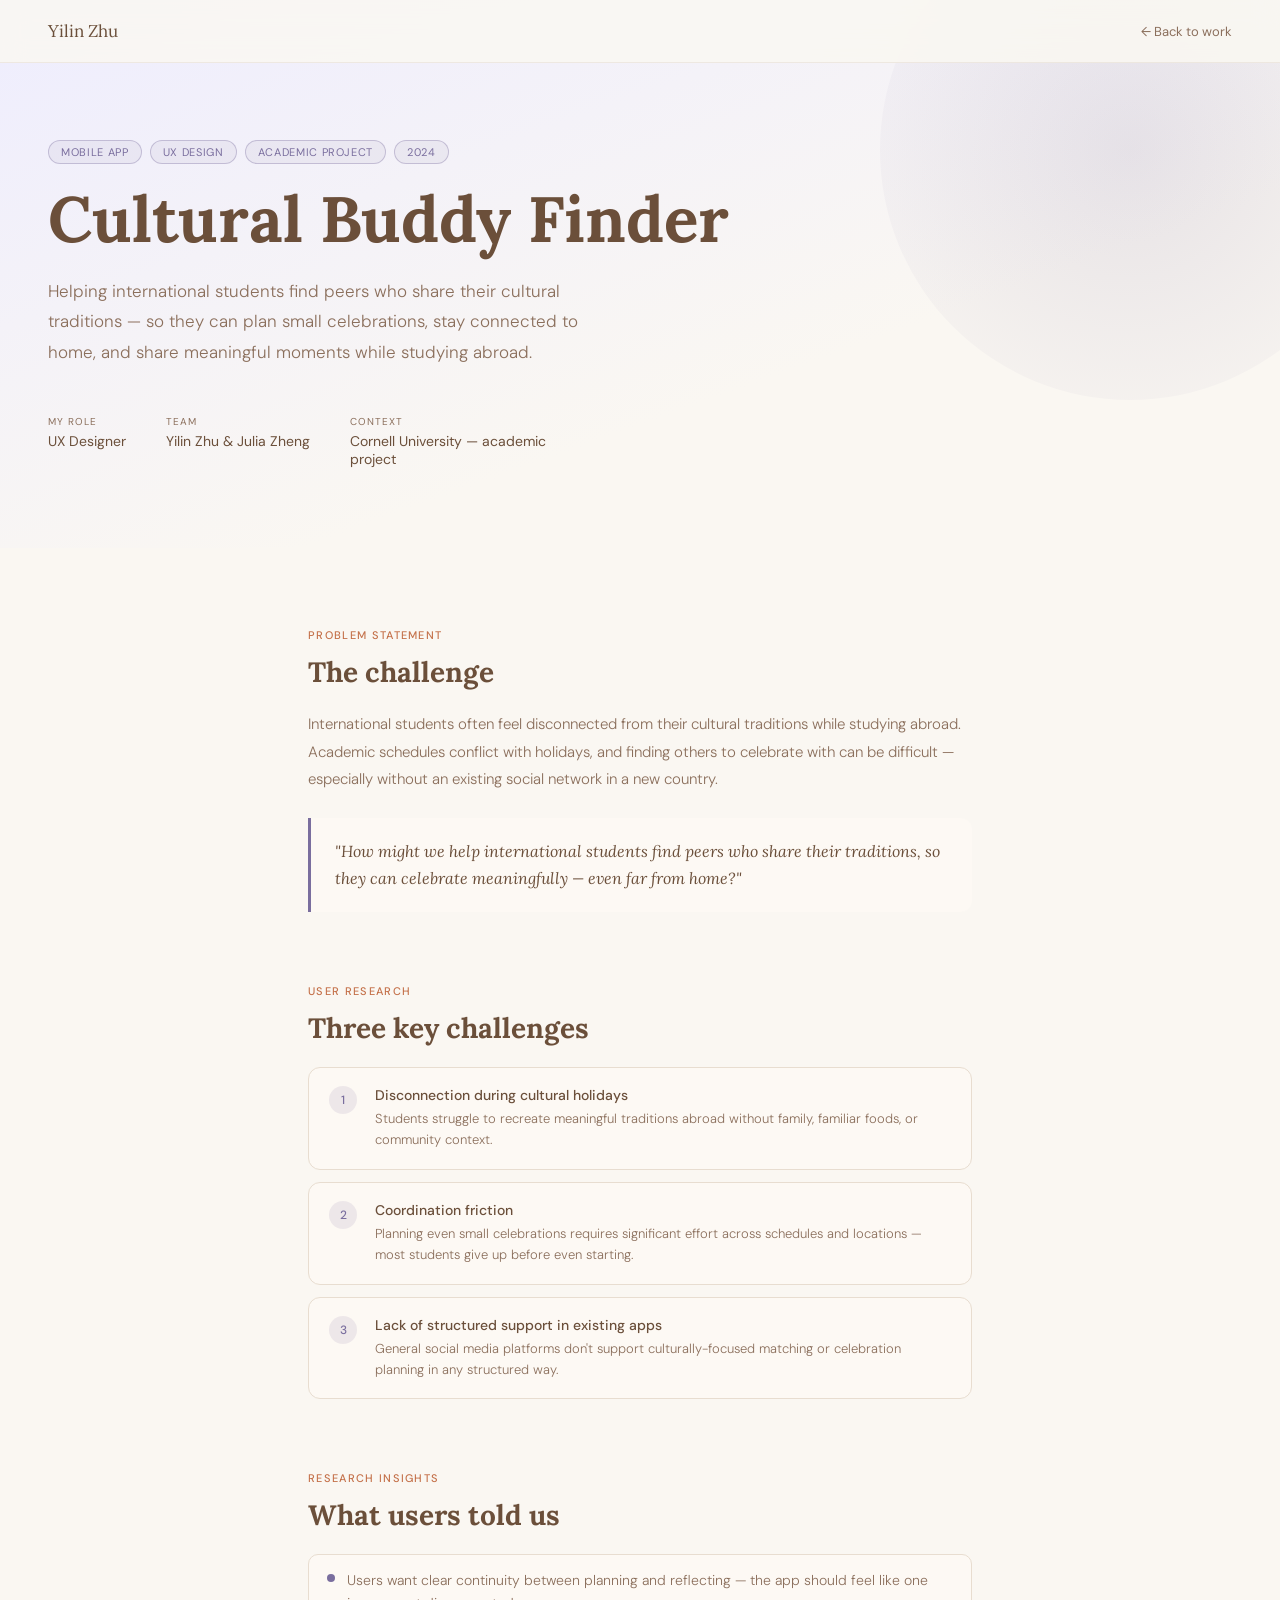
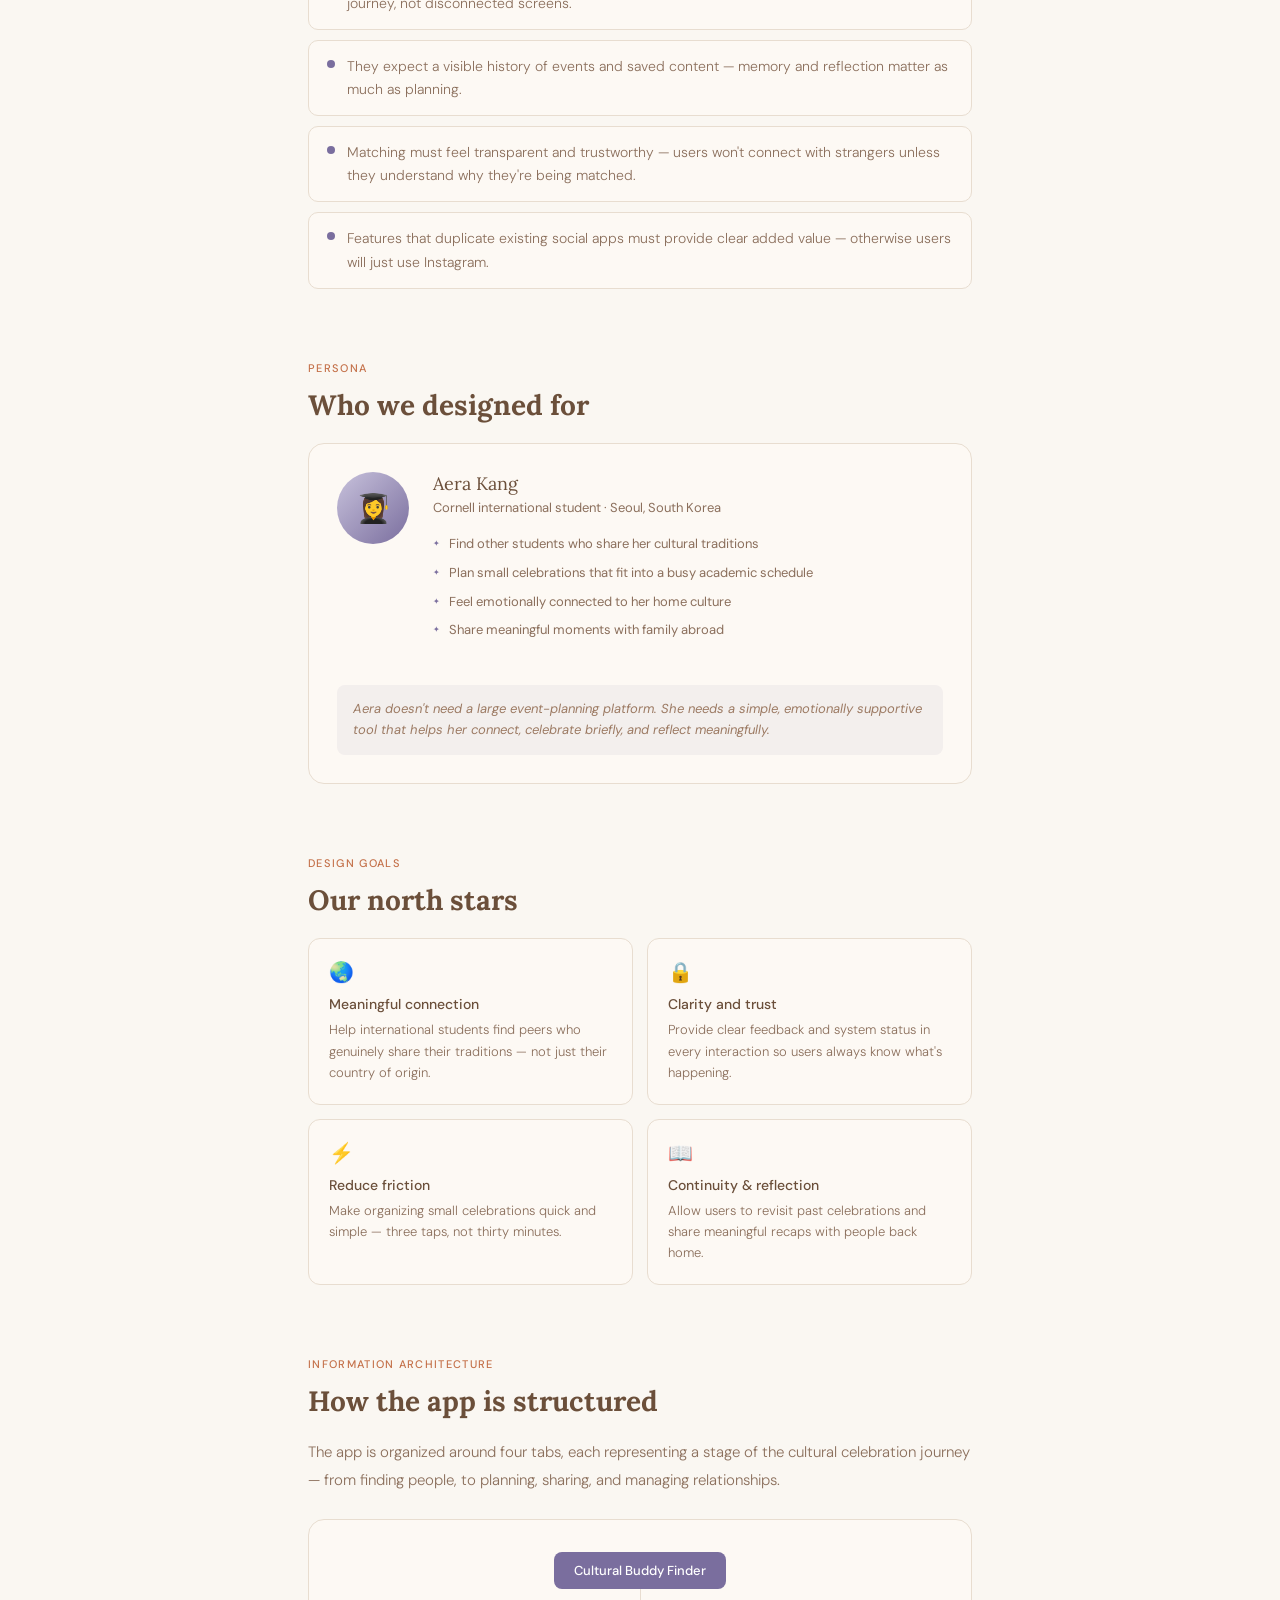
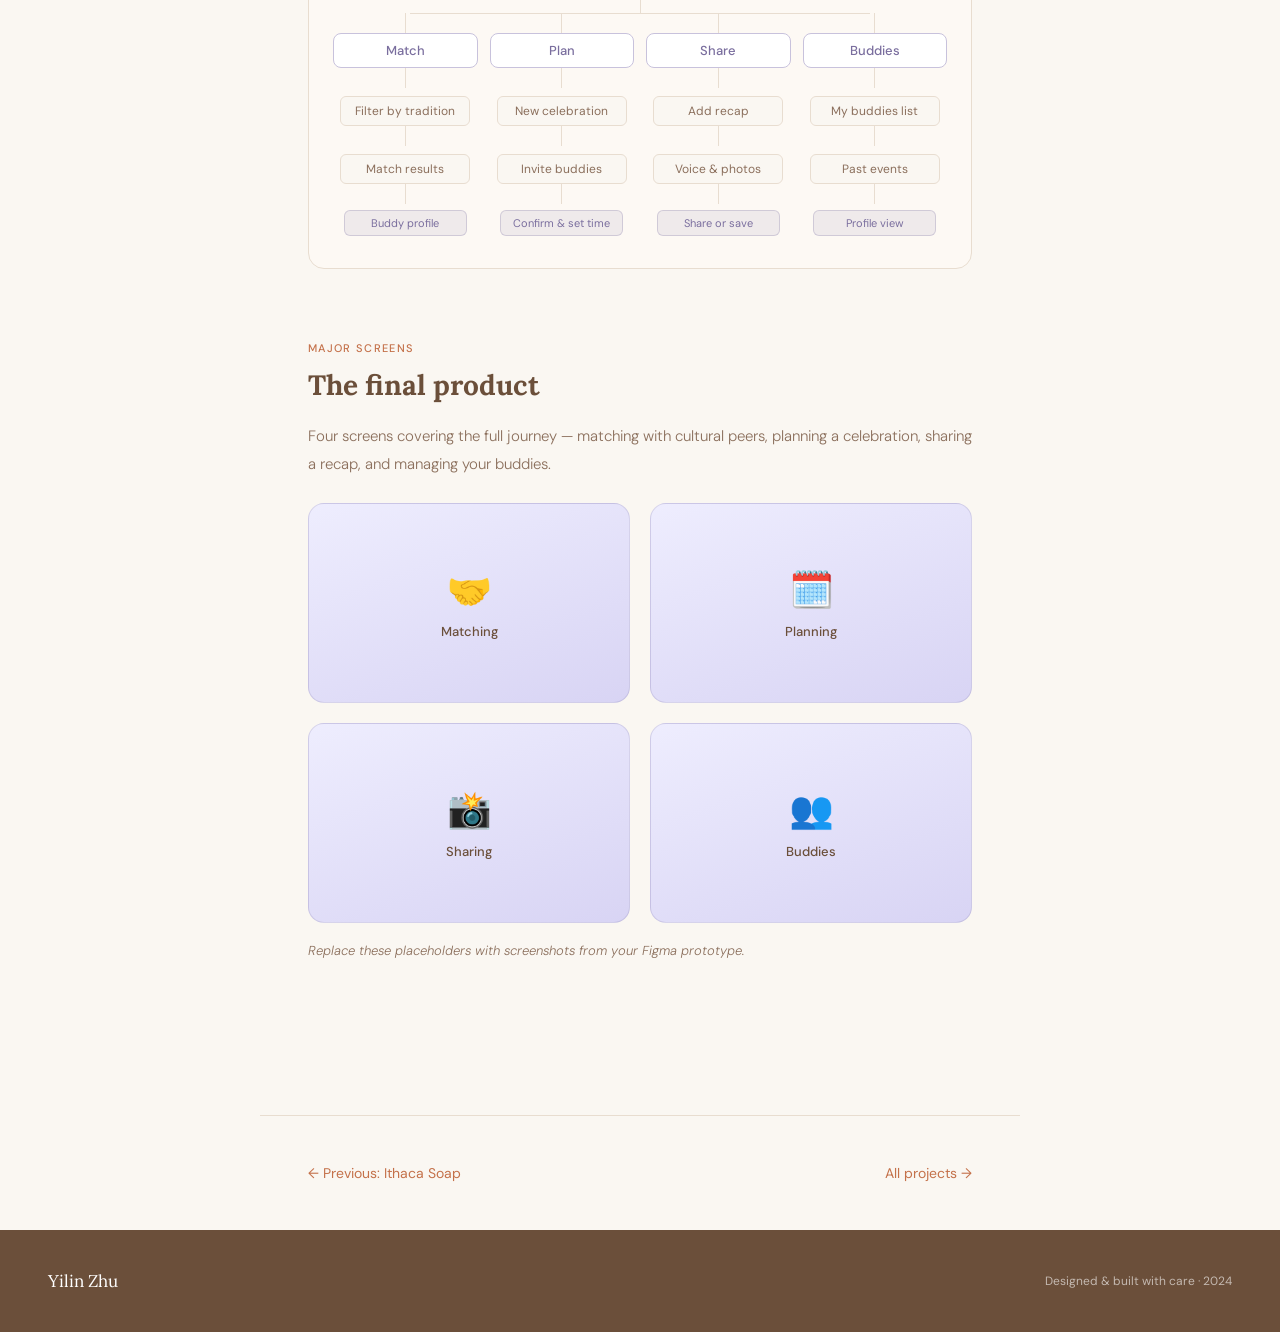
==== cultural-buddy.html @ 4c302898 "Add exisitng files" ====
<!DOCTYPE html>
<html lang="en">
<head>
  <meta charset="UTF-8">
  <meta name="viewport" content="width=device-width, initial-scale=1.0">
  <title>Cultural Buddy Finder — Yilin Zhu</title>
  <link href="https://fonts.googleapis.com/css2?family=Lora:ital,wght@0,400;0,500;1,400&family=DM+Sans:wght@300;400;500&display=swap" rel="stylesheet">
  <style>
    :root {
      --cream: #FAF7F2;
      --warm-white: #FDF9F4;
      --sand: #E8DDD0;
      --terracotta: #C4714A;
      --brown: #6B4F3A;
      --brown-light: #9C7A63;
      --text: #2E1F14;
      --text-muted: #8B6F5C;
      --accent: #7A6E9E;
      --accent-light: #C8C2DC;
    }

    * { margin: 0; padding: 0; box-sizing: border-box; }
    html { scroll-behavior: smooth; }

    body {
      font-family: 'DM Sans', sans-serif;
      background: var(--cream);
      color: var(--text);
      overflow-x: hidden;
    }

    /* NAV */
    nav {
      position: fixed;
      top: 0; left: 0; right: 0;
      z-index: 100;
      padding: 20px 48px;
      display: flex;
      justify-content: space-between;
      align-items: center;
      background: rgba(250,247,242,0.88);
      backdrop-filter: blur(12px);
      border-bottom: 1px solid rgba(180,150,120,0.15);
    }

    .nav-name {
      font-family: 'Lora', serif;
      font-size: 17px;
      color: var(--brown);
      text-decoration: none;
    }

    .nav-back {
      font-size: 13px;
      color: var(--text-muted);
      text-decoration: none;
      display: flex;
      align-items: center;
      gap: 6px;
      transition: color 0.2s;
    }
    .nav-back:hover { color: var(--terracotta); }

    /* HERO */
    .hero {
      padding: 140px 48px 80px;
      background: linear-gradient(160deg, #EEEDFE 0%, var(--cream) 65%);
      position: relative;
      overflow: hidden;
    }

    .hero::after {
      content: '';
      position: absolute;
      width: 500px; height: 500px;
      border-radius: 50%;
      background: radial-gradient(circle, rgba(122,110,158,0.15), transparent);
      top: -100px; right: -100px;
      pointer-events: none;
    }

    .hero-meta {
      display: flex;
      gap: 8px;
      flex-wrap: wrap;
      margin-bottom: 20px;
    }

    .pill {
      font-size: 11px;
      letter-spacing: 0.06em;
      text-transform: uppercase;
      padding: 4px 12px;
      border-radius: 20px;
      border: 1px solid rgba(122,110,158,0.35);
      color: var(--accent);
      background: rgba(122,110,158,0.08);
    }

    .hero h1 {
      font-family: 'Lora', serif;
      font-size: clamp(36px, 5vw, 64px);
      color: var(--brown);
      line-height: 1.12;
      margin-bottom: 20px;
    }

    .hero-summary {
      font-size: 17px;
      line-height: 1.8;
      color: var(--text-muted);
      max-width: 560px;
      font-weight: 300;
      margin-bottom: 48px;
    }

    .hero-meta-grid {
      display: grid;
      grid-template-columns: repeat(3, auto);
      gap: 40px;
      max-width: 540px;
    }

    .meta-item-label {
      font-size: 10px;
      letter-spacing: 0.1em;
      text-transform: uppercase;
      color: var(--text-muted);
      margin-bottom: 4px;
    }

    .meta-item-value {
      font-size: 14px;
      color: var(--brown);
    }

    /* CONTENT */
    .content {
      max-width: 760px;
      margin: 0 auto;
      padding: 80px 48px;
    }

    .section { margin-bottom: 72px; }

    .section-label {
      font-size: 11px;
      letter-spacing: 0.12em;
      text-transform: uppercase;
      color: var(--terracotta);
      font-weight: 500;
      margin-bottom: 12px;
    }

    .section h2 {
      font-family: 'Lora', serif;
      font-size: 28px;
      color: var(--brown);
      margin-bottom: 20px;
      line-height: 1.3;
    }

    .section p {
      font-size: 15px;
      line-height: 1.85;
      color: var(--text-muted);
      font-weight: 300;
      margin-bottom: 16px;
    }
    .section p:last-child { margin-bottom: 0; }

    /* CALLOUT */
    .callout {
      background: var(--warm-white);
      border-left: 3px solid var(--accent);
      border-radius: 0 12px 12px 0;
      padding: 20px 24px;
      margin: 24px 0;
    }

    .callout p {
      font-family: 'Lora', serif;
      font-style: italic;
      font-size: 16px;
      color: var(--brown);
      line-height: 1.7;
      margin: 0;
    }

    /* CHALLENGES */
    .challenges { margin-top: 20px; display: flex; flex-direction: column; gap: 12px; }

    .challenge-card {
      background: var(--warm-white);
      border: 1px solid var(--sand);
      border-radius: 12px;
      padding: 18px 20px;
      display: grid;
      grid-template-columns: 32px 1fr;
      gap: 14px;
      align-items: start;
    }

    .challenge-num {
      width: 28px; height: 28px;
      border-radius: 50%;
      background: rgba(122,110,158,0.12);
      display: flex;
      align-items: center;
      justify-content: center;
      font-size: 12px;
      font-weight: 500;
      color: var(--accent);
      flex-shrink: 0;
    }

    .challenge-title {
      font-size: 14px;
      font-weight: 500;
      color: var(--brown);
      margin-bottom: 4px;
    }

    .challenge-desc {
      font-size: 13px;
      line-height: 1.65;
      color: var(--text-muted);
      font-weight: 300;
    }

    /* INSIGHTS */
    .insights-list { margin-top: 20px; display: flex; flex-direction: column; gap: 10px; }

    .insight-item {
      display: flex;
      gap: 12px;
      align-items: start;
      padding: 14px 18px;
      background: var(--warm-white);
      border-radius: 10px;
      border: 1px solid var(--sand);
    }

    .insight-dot {
      width: 8px; height: 8px;
      border-radius: 50%;
      background: var(--accent);
      flex-shrink: 0;
      margin-top: 5px;
    }

    .insight-text {
      font-size: 14px;
      line-height: 1.65;
      color: var(--text-muted);
      font-weight: 300;
    }

    /* PERSONA */
    .persona-card {
      background: var(--warm-white);
      border: 1px solid var(--sand);
      border-radius: 16px;
      padding: 28px;
      display: grid;
      grid-template-columns: auto 1fr;
      gap: 24px;
      align-items: start;
      margin-top: 20px;
    }

    .persona-avatar {
      width: 72px; height: 72px;
      border-radius: 50%;
      background: linear-gradient(135deg, var(--accent-light), var(--accent));
      display: flex;
      align-items: center;
      justify-content: center;
      font-size: 28px;
    }

    .persona-name {
      font-family: 'Lora', serif;
      font-size: 18px;
      color: var(--brown);
      margin-bottom: 4px;
    }

    .persona-role {
      font-size: 13px;
      color: var(--text-muted);
      margin-bottom: 14px;
    }

    .persona-needs { list-style: none; }

    .persona-needs li {
      font-size: 13px;
      color: var(--text-muted);
      line-height: 1.6;
      padding: 4px 0 4px 16px;
      position: relative;
    }

    .persona-needs li::before {
      content: '✦';
      position: absolute;
      left: 0;
      font-size: 8px;
      color: var(--accent);
      top: 7px;
    }

    .persona-note {
      margin-top: 16px;
      padding: 14px 16px;
      background: rgba(122,110,158,0.08);
      border-radius: 8px;
      font-size: 13px;
      line-height: 1.6;
      color: var(--brown-light);
      font-style: italic;
      grid-column: 1 / -1;
    }

    /* DESIGN GOALS */
    .goals-grid {
      display: grid;
      grid-template-columns: 1fr 1fr;
      gap: 14px;
      margin-top: 20px;
    }

    .goal-card {
      background: var(--warm-white);
      border: 1px solid var(--sand);
      border-radius: 12px;
      padding: 20px;
    }

    .goal-icon { font-size: 20px; margin-bottom: 10px; }

    .goal-title {
      font-size: 14px;
      font-weight: 500;
      color: var(--brown);
      margin-bottom: 6px;
    }

    .goal-desc {
      font-size: 13px;
      line-height: 1.65;
      color: var(--text-muted);
      font-weight: 300;
    }

    /* IA DIAGRAM */
    .ia-diagram {
      margin-top: 24px;
      background: var(--warm-white);
      border: 1px solid var(--sand);
      border-radius: 16px;
      padding: 32px 24px;
      overflow-x: auto;
    }

    .ia-root {
      display: flex;
      justify-content: center;
      margin-bottom: 0;
    }

    .ia-node-root {
      background: var(--accent);
      color: white;
      font-size: 13px;
      font-weight: 500;
      padding: 10px 20px;
      border-radius: 8px;
      text-align: center;
    }

    .ia-connector-down {
      width: 1px;
      height: 24px;
      background: var(--sand);
      margin: 0 auto;
    }

    .ia-tabs {
      display: grid;
      grid-template-columns: repeat(4, 1fr);
      gap: 12px;
      position: relative;
    }

    .ia-tabs::before {
      content: '';
      position: absolute;
      top: 0; left: 12.5%; right: 12.5%;
      height: 1px;
      background: var(--sand);
    }

    .ia-tab-col { display: flex; flex-direction: column; align-items: center; }

    .ia-connector-col {
      width: 1px;
      height: 20px;
      background: var(--sand);
    }

    .ia-node-tab {
      background: white;
      border: 1.5px solid var(--accent-light);
      color: var(--accent);
      font-size: 13px;
      font-weight: 500;
      padding: 8px 16px;
      border-radius: 8px;
      text-align: center;
      width: 100%;
      margin-bottom: 0;
    }

    .ia-children { display: flex; flex-direction: column; align-items: center; gap: 0; width: 100%; }

    .ia-node-child {
      background: var(--cream);
      border: 1px solid var(--sand);
      color: var(--text-muted);
      font-size: 12px;
      padding: 6px 12px;
      border-radius: 6px;
      text-align: center;
      width: 90%;
      margin-top: 8px;
    }

    .ia-node-deep {
      background: rgba(122,110,158,0.1);
      border: 1px solid rgba(122,110,158,0.25);
      color: var(--accent);
      font-size: 11px;
      padding: 5px 10px;
      border-radius: 6px;
      text-align: center;
      width: 85%;
      margin-top: 6px;
    }

    /* PROCESS STEPS */
    .process-steps { margin-top: 20px; }

    .process-step {
      display: grid;
      grid-template-columns: 40px 1fr;
      gap: 16px;
      margin-bottom: 8px;
      align-items: start;
    }

    .step-num {
      width: 32px; height: 32px;
      border-radius: 50%;
      background: white;
      border: 1px solid var(--sand);
      display: flex;
      align-items: center;
      justify-content: center;
      font-size: 13px;
      font-weight: 500;
      color: var(--text-muted);
      flex-shrink: 0;
      margin-top: 2px;
    }

    .step-body { padding-bottom: 24px; border-bottom: 1px solid var(--sand); }
    .process-step:last-child .step-body { border-bottom: none; }

    .step-title {
      font-size: 15px;
      font-weight: 500;
      color: var(--brown);
      margin-bottom: 6px;
    }

    .step-desc {
      font-size: 14px;
      line-height: 1.7;
      color: var(--text-muted);
      font-weight: 300;
    }

    .step-tag {
      display: inline-block;
      font-size: 11px;
      padding: 2px 8px;
      border-radius: 4px;
      background: var(--cream);
      border: 1px solid var(--sand);
      color: var(--text-muted);
      margin-top: 8px;
    }

    /* SCREENS */
    .screens-grid {
      display: grid;
      grid-template-columns: repeat(2, 1fr);
      gap: 20px;
      margin-top: 24px;
    }

    .screen-card {
      background: linear-gradient(160deg, #EEEDFE, #D8D4F4);
      border-radius: 16px;
      height: 200px;
      display: flex;
      align-items: center;
      justify-content: center;
      flex-direction: column;
      gap: 10px;
      border: 1px solid rgba(122,110,158,0.2);
    }

    .screen-emoji { font-size: 36px; }

    .screen-label {
      font-size: 13px;
      color: var(--brown);
      font-weight: 500;
    }

    /* BOTTOM NAV */
    .case-nav {
      border-top: 1px solid var(--sand);
      padding: 48px;
      display: flex;
      justify-content: space-between;
      align-items: center;
      max-width: 760px;
      margin: 0 auto;
    }

    .case-nav a {
      font-size: 14px;
      color: var(--terracotta);
      text-decoration: none;
      display: flex;
      align-items: center;
      gap: 8px;
      transition: gap 0.2s;
    }

    .case-nav a:hover { gap: 12px; }

    /* FOOTER */
    footer {
      background: var(--brown);
      color: rgba(255,255,255,0.6);
      padding: 40px 48px;
      display: flex;
      justify-content: space-between;
      align-items: center;
    }

    .footer-name {
      font-family: 'Lora', serif;
      font-size: 17px;
      color: white;
      text-decoration: none;
    }

    .footer-note { font-size: 12px; }

    /* REVEAL */
    .reveal {
      opacity: 0;
      transform: translateY(20px);
      transition: opacity 0.6s ease, transform 0.6s ease;
    }
    .reveal.visible { opacity: 1; transform: translateY(0); }

    @media (max-width: 768px) {
      nav { padding: 14px 20px; }
      .hero { padding: 110px 24px 60px; }
      .content { padding: 60px 24px; }
      .hero-meta-grid { grid-template-columns: 1fr 1fr; gap: 24px; }
      .goals-grid { grid-template-columns: 1fr; }
      .persona-card { grid-template-columns: 1fr; }
      .screens-grid { grid-template-columns: 1fr; }
      .ia-tabs { grid-template-columns: repeat(2, 1fr); }
      .case-nav { padding: 40px 24px; }
      footer { flex-direction: column; gap: 12px; }
    }
  </style>
</head>
<body>

  <nav>
    <a href="index.html" class="nav-name">Yilin Zhu</a>
    <a href="index.html#work" class="nav-back">← Back to work</a>
  </nav>

  <!-- HERO -->
  <div class="hero">
    <div class="hero-meta">
      <span class="pill">Mobile app</span>
      <span class="pill">UX Design</span>
      <span class="pill">Academic project</span>
      <span class="pill">2024</span>
    </div>
    <h1>Cultural Buddy Finder</h1>
    <p class="hero-summary">Helping international students find peers who share their cultural traditions — so they can plan small celebrations, stay connected to home, and share meaningful moments while studying abroad.</p>
    <div class="hero-meta-grid">
      <div>
        <div class="meta-item-label">My role</div>
        <div class="meta-item-value">UX Designer</div>
      </div>
      <div>
        <div class="meta-item-label">Team</div>
        <div class="meta-item-value">Yilin Zhu & Julia Zheng</div>
      </div>
      <div>
        <div class="meta-item-label">Context</div>
        <div class="meta-item-value">Cornell University — academic project</div>
      </div>
    </div>
  </div>

  <!-- CONTENT -->
  <div class="content">

    <div class="section reveal">
      <div class="section-label">Problem statement</div>
      <h2>The challenge</h2>
      <p>International students often feel disconnected from their cultural traditions while studying abroad. Academic schedules conflict with holidays, and finding others to celebrate with can be difficult — especially without an existing social network in a new country.</p>
      <div class="callout">
        <p>"How might we help international students find peers who share their traditions, so they can celebrate meaningfully — even far from home?"</p>
      </div>
    </div>

    <div class="section reveal">
      <div class="section-label">User research</div>
      <h2>Three key challenges</h2>
      <div class="challenges">
        <div class="challenge-card">
          <div class="challenge-num">1</div>
          <div>
            <div class="challenge-title">Disconnection during cultural holidays</div>
            <div class="challenge-desc">Students struggle to recreate meaningful traditions abroad without family, familiar foods, or community context.</div>
          </div>
        </div>
        <div class="challenge-card">
          <div class="challenge-num">2</div>
          <div>
            <div class="challenge-title">Coordination friction</div>
            <div class="challenge-desc">Planning even small celebrations requires significant effort across schedules and locations — most students give up before even starting.</div>
          </div>
        </div>
        <div class="challenge-card">
          <div class="challenge-num">3</div>
          <div>
            <div class="challenge-title">Lack of structured support in existing apps</div>
            <div class="challenge-desc">General social media platforms don't support culturally-focused matching or celebration planning in any structured way.</div>
          </div>
        </div>
      </div>
    </div>

    <div class="section reveal">
      <div class="section-label">Research insights</div>
      <h2>What users told us</h2>
      <div class="insights-list">
        <div class="insight-item">
          <div class="insight-dot"></div>
          <div class="insight-text">Users want clear continuity between planning and reflecting — the app should feel like one journey, not disconnected screens.</div>
        </div>
        <div class="insight-item">
          <div class="insight-dot"></div>
          <div class="insight-text">They expect a visible history of events and saved content — memory and reflection matter as much as planning.</div>
        </div>
        <div class="insight-item">
          <div class="insight-dot"></div>
          <div class="insight-text">Matching must feel transparent and trustworthy — users won't connect with strangers unless they understand why they're being matched.</div>
        </div>
        <div class="insight-item">
          <div class="insight-dot"></div>
          <div class="insight-text">Features that duplicate existing social apps must provide clear added value — otherwise users will just use Instagram.</div>
        </div>
      </div>
    </div>

    <div class="section reveal">
      <div class="section-label">Persona</div>
      <h2>Who we designed for</h2>
      <div class="persona-card">
        <div class="persona-avatar">👩‍🎓</div>
        <div>
          <div class="persona-name">Aera Kang</div>
          <div class="persona-role">Cornell international student · Seoul, South Korea</div>
          <ul class="persona-needs">
            <li>Find other students who share her cultural traditions</li>
            <li>Plan small celebrations that fit into a busy academic schedule</li>
            <li>Feel emotionally connected to her home culture</li>
            <li>Share meaningful moments with family abroad</li>
          </ul>
        </div>
        <div class="persona-note">
          Aera doesn't need a large event-planning platform. She needs a simple, emotionally supportive tool that helps her connect, celebrate briefly, and reflect meaningfully.
        </div>
      </div>
    </div>

    <div class="section reveal">
      <div class="section-label">Design goals</div>
      <h2>Our north stars</h2>
      <div class="goals-grid">
        <div class="goal-card">
          <div class="goal-icon">🌏</div>
          <div class="goal-title">Meaningful connection</div>
          <div class="goal-desc">Help international students find peers who genuinely share their traditions — not just their country of origin.</div>
        </div>
        <div class="goal-card">
          <div class="goal-icon">🔒</div>
          <div class="goal-title">Clarity and trust</div>
          <div class="goal-desc">Provide clear feedback and system status in every interaction so users always know what's happening.</div>
        </div>
        <div class="goal-card">
          <div class="goal-icon">⚡</div>
          <div class="goal-title">Reduce friction</div>
          <div class="goal-desc">Make organizing small celebrations quick and simple — three taps, not thirty minutes.</div>
        </div>
        <div class="goal-card">
          <div class="goal-icon">📖</div>
          <div class="goal-title">Continuity & reflection</div>
          <div class="goal-desc">Allow users to revisit past celebrations and share meaningful recaps with people back home.</div>
        </div>
      </div>
    </div>

    <div class="section reveal">
      <div class="section-label">Information architecture</div>
      <h2>How the app is structured</h2>
      <p>The app is organized around four tabs, each representing a stage of the cultural celebration journey — from finding people, to planning, sharing, and managing relationships.</p>
      <div class="ia-diagram">
        <div class="ia-root">
          <div class="ia-node-root">Cultural Buddy Finder</div>
        </div>
        <div class="ia-connector-down"></div>
        <div class="ia-tabs">
          <div class="ia-tab-col">
            <div class="ia-connector-col"></div>
            <div class="ia-node-tab">Match</div>
            <div class="ia-children">
              <div class="ia-connector-col"></div>
              <div class="ia-node-child">Filter by tradition</div>
              <div class="ia-connector-col"></div>
              <div class="ia-node-child">Match results</div>
              <div class="ia-connector-col"></div>
              <div class="ia-node-deep">Buddy profile</div>
            </div>
          </div>
          <div class="ia-tab-col">
            <div class="ia-connector-col"></div>
            <div class="ia-node-tab">Plan</div>
            <div class="ia-children">
              <div class="ia-connector-col"></div>
              <div class="ia-node-child">New celebration</div>
              <div class="ia-connector-col"></div>
              <div class="ia-node-child">Invite buddies</div>
              <div class="ia-connector-col"></div>
              <div class="ia-node-deep">Confirm & set time</div>
            </div>
          </div>
          <div class="ia-tab-col">
            <div class="ia-connector-col"></div>
            <div class="ia-node-tab">Share</div>
            <div class="ia-children">
              <div class="ia-connector-col"></div>
              <div class="ia-node-child">Add recap</div>
              <div class="ia-connector-col"></div>
              <div class="ia-node-child">Voice & photos</div>
              <div class="ia-connector-col"></div>
              <div class="ia-node-deep">Share or save</div>
            </div>
          </div>
          <div class="ia-tab-col">
            <div class="ia-connector-col"></div>
            <div class="ia-node-tab">Buddies</div>
            <div class="ia-children">
              <div class="ia-connector-col"></div>
              <div class="ia-node-child">My buddies list</div>
              <div class="ia-connector-col"></div>
              <div class="ia-node-child">Past events</div>
              <div class="ia-connector-col"></div>
              <div class="ia-node-deep">Profile view</div>
            </div>
          </div>
        </div>
      </div>
    </div>

    <div class="section reveal">
      <div class="section-label">Major screens</div>
      <h2>The final product</h2>
      <p>Four screens covering the full journey — matching with cultural peers, planning a celebration, sharing a recap, and managing your buddies.</p>
      <div class="screens-grid">
        <div class="screen-card">
          <div class="screen-emoji">🤝</div>
          <div class="screen-label">Matching</div>
        </div>
        <div class="screen-card">
          <div class="screen-emoji">🗓️</div>
          <div class="screen-label">Planning</div>
        </div>
        <div class="screen-card">
          <div class="screen-emoji">📸</div>
          <div class="screen-label">Sharing</div>
        </div>
        <div class="screen-card">
          <div class="screen-emoji">👥</div>
          <div class="screen-label">Buddies</div>
        </div>
      </div>
      <p style="margin-top: 16px; font-size: 13px; font-style: italic;">Replace these placeholders with screenshots from your Figma prototype.</p>
    </div>

  </div>

  <div class="case-nav">
    <a href="ithaca-soap.html">← Previous: Ithaca Soap</a>
    <a href="index.html#work">All projects →</a>
  </div>

  <footer>
    <a href="index.html" class="footer-name">Yilin Zhu</a>
    <div class="footer-note">Designed & built with care · 2024</div>
  </footer>

  <script>
    const reveals = document.querySelectorAll('.reveal');
    const observer = new IntersectionObserver((entries) => {
      entries.forEach(entry => {
        if (entry.isIntersecting) entry.target.classList.add('visible');
      });
    }, { threshold: 0.1 });
    reveals.forEach(el => observer.observe(el));
  </script>

</body>
</html>
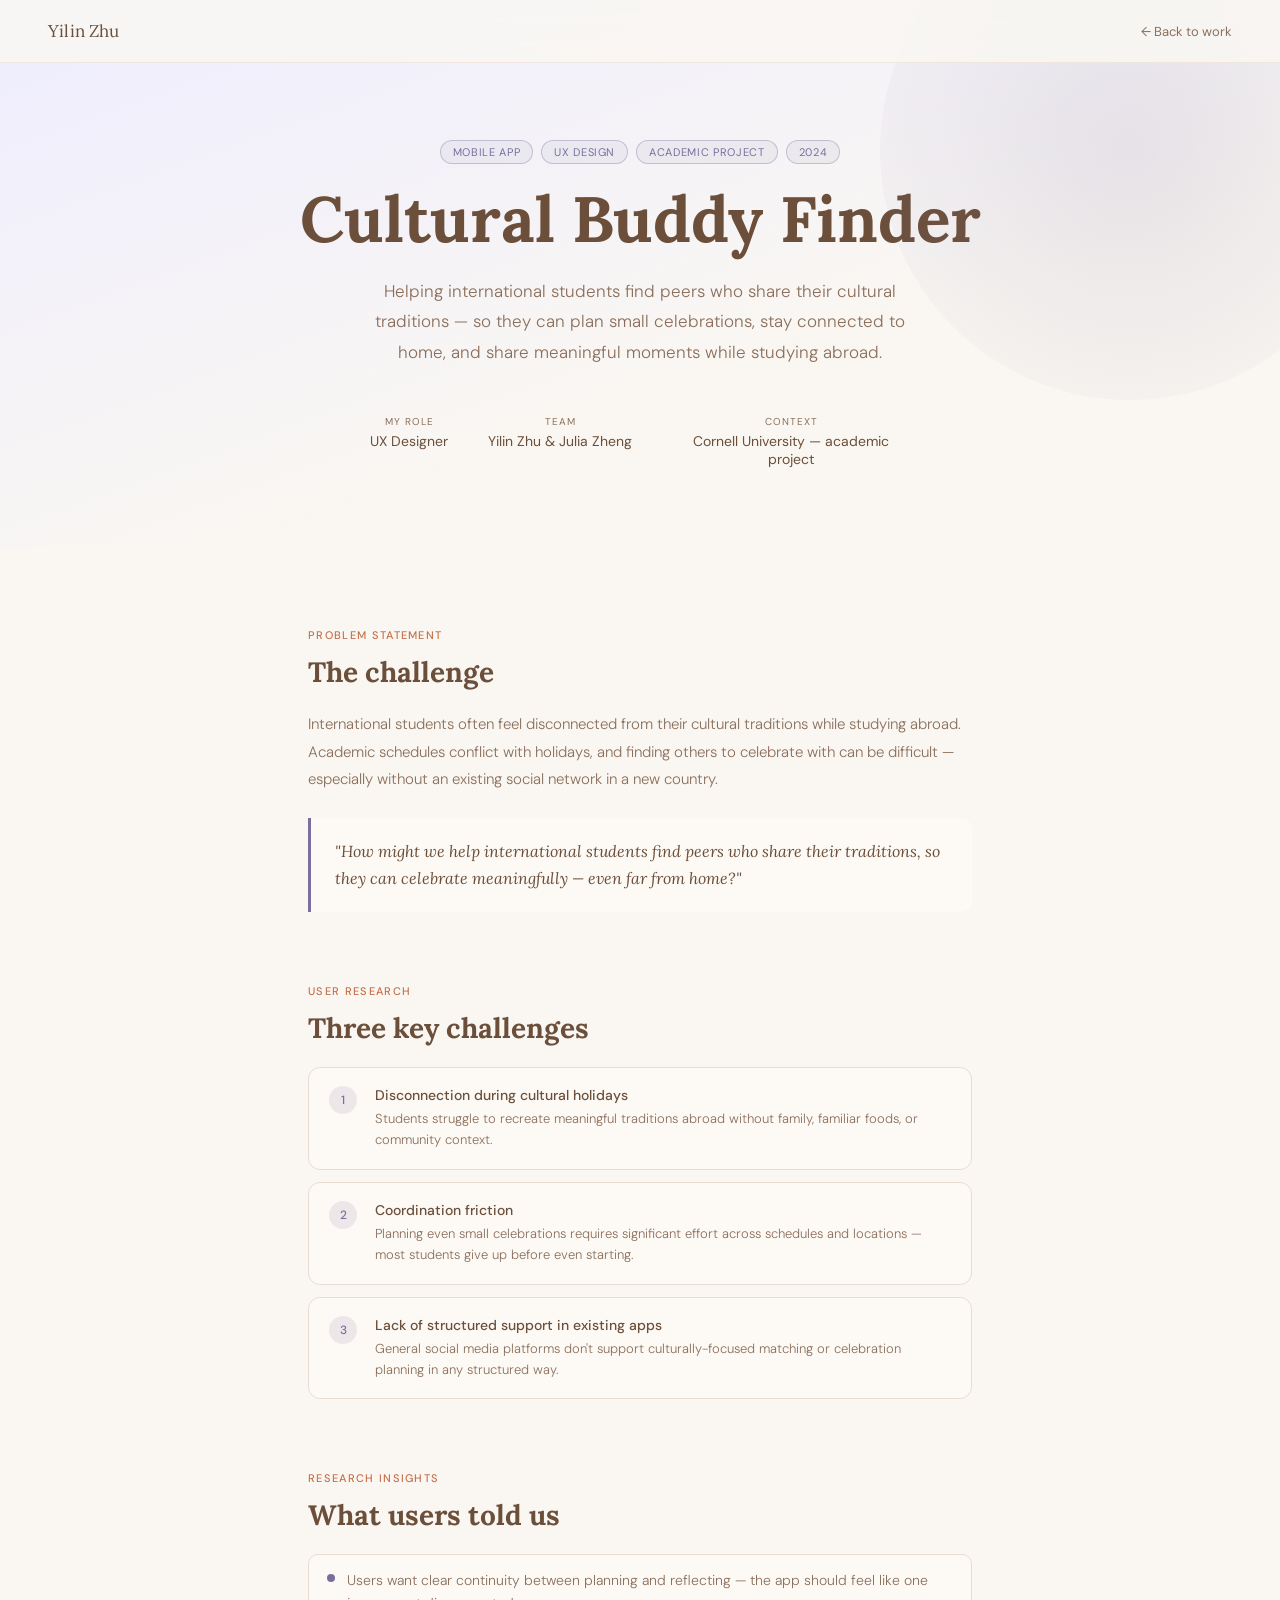
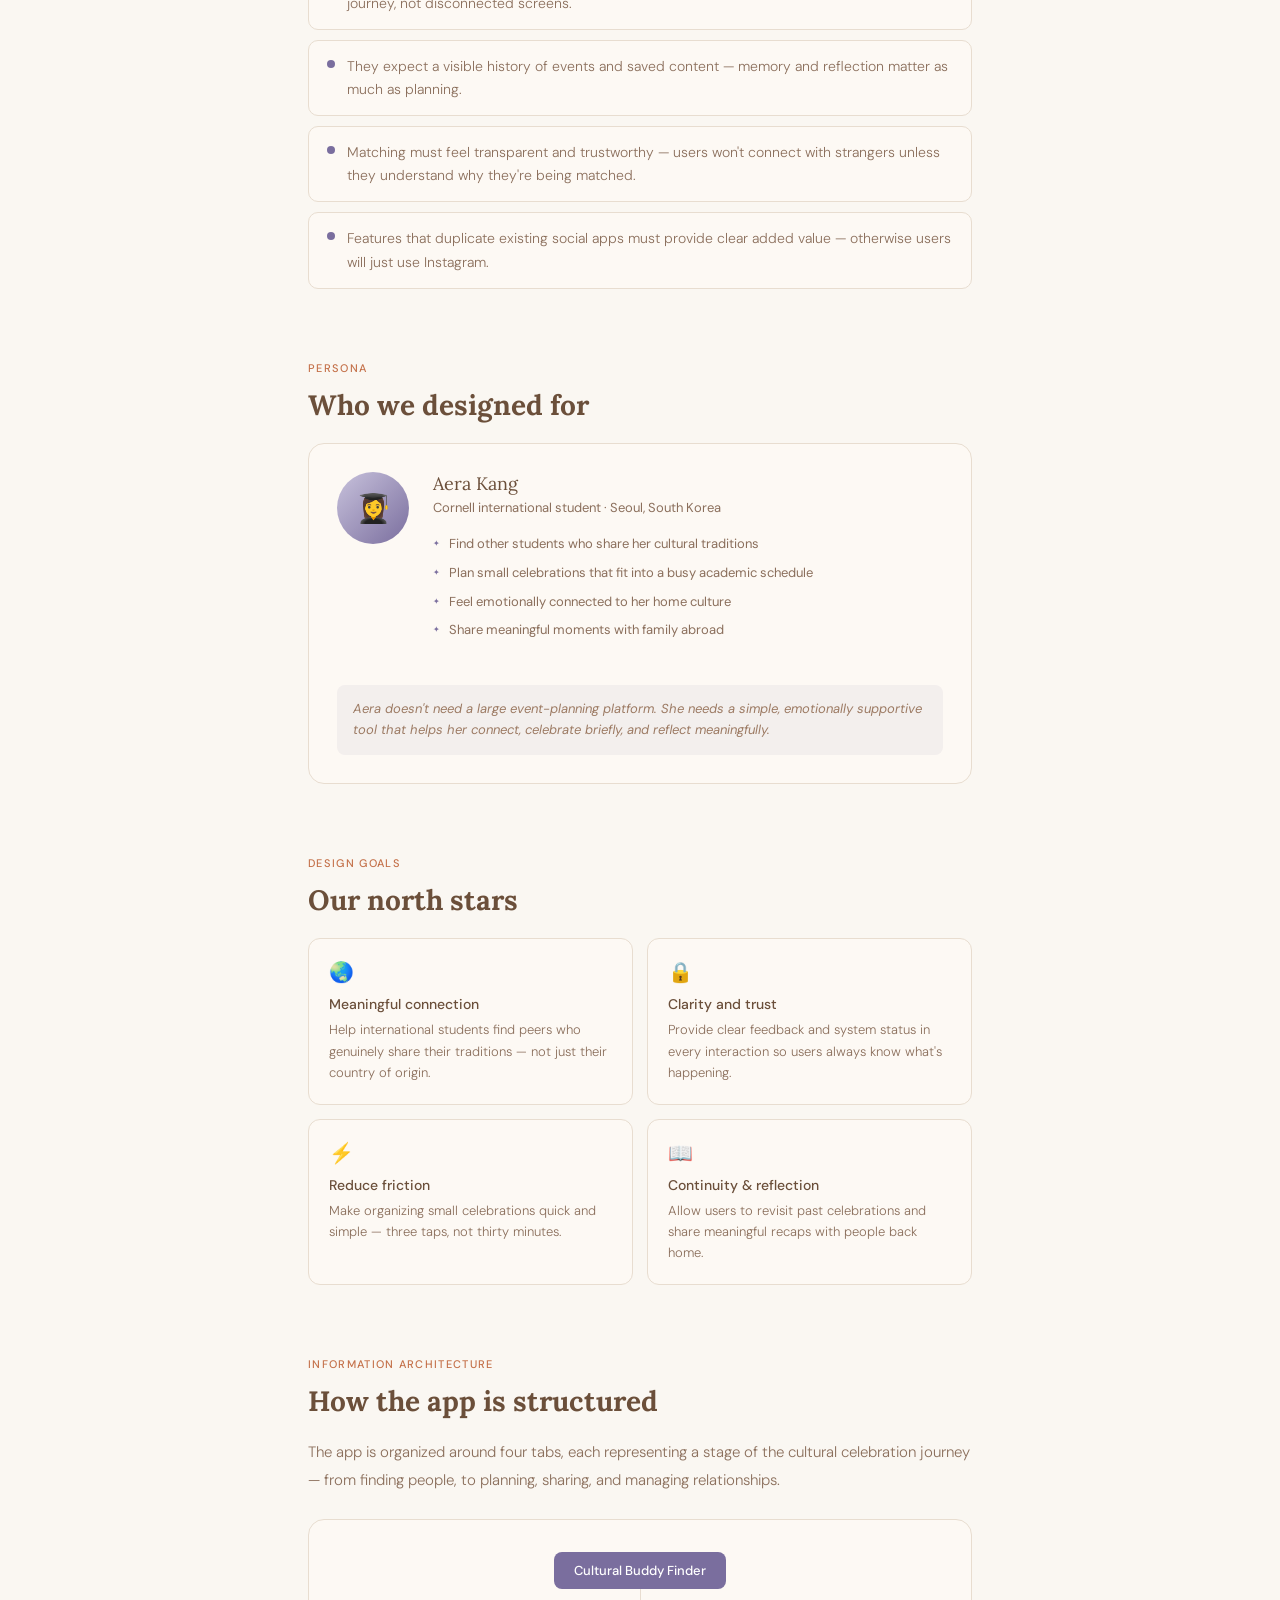
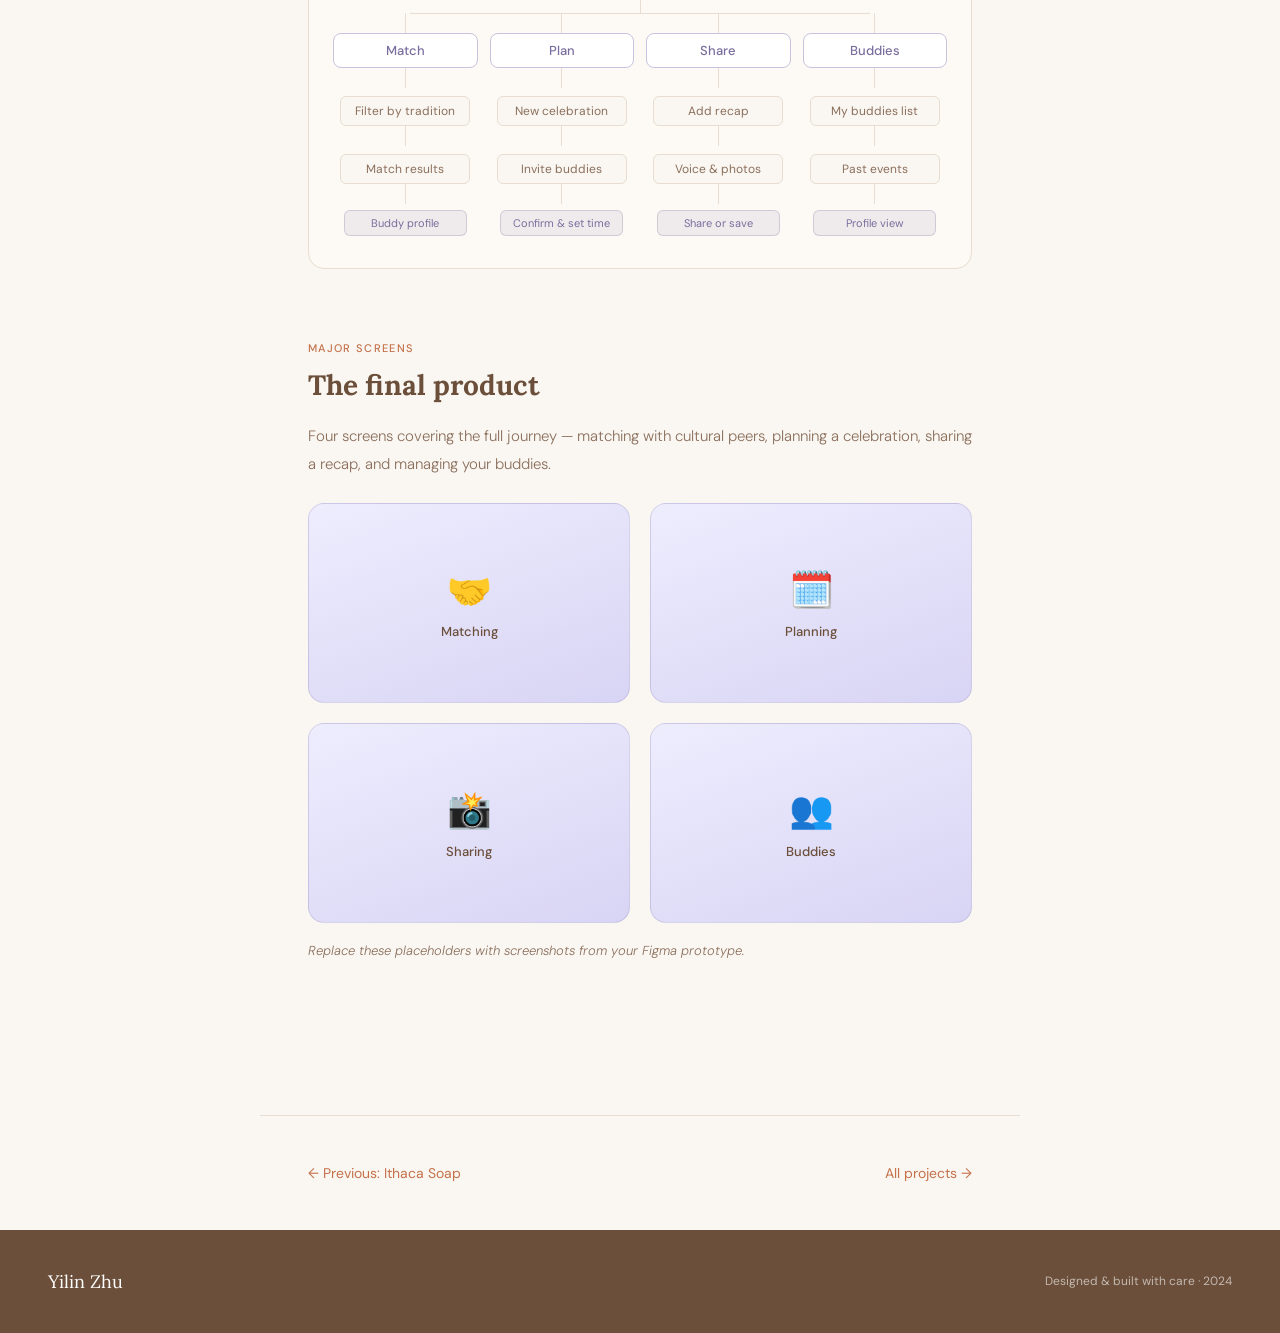
==== commit 204268f4: "Edit the css style and connect all pages" ====
--- a/cultural-buddy.html
+++ b/cultural-buddy.html
@@ -5,595 +5,7 @@
   <meta name="viewport" content="width=device-width, initial-scale=1.0">
   <title>Cultural Buddy Finder — Yilin Zhu</title>
   <link href="https://fonts.googleapis.com/css2?family=Lora:ital,wght@0,400;0,500;1,400&family=DM+Sans:wght@300;400;500&display=swap" rel="stylesheet">
-  <style>
-    :root {
-      --cream: #FAF7F2;
-      --warm-white: #FDF9F4;
-      --sand: #E8DDD0;
-      --terracotta: #C4714A;
-      --brown: #6B4F3A;
-      --brown-light: #9C7A63;
-      --text: #2E1F14;
-      --text-muted: #8B6F5C;
-      --accent: #7A6E9E;
-      --accent-light: #C8C2DC;
-    }
-
-    * { margin: 0; padding: 0; box-sizing: border-box; }
-    html { scroll-behavior: smooth; }
-
-    body {
-      font-family: 'DM Sans', sans-serif;
-      background: var(--cream);
-      color: var(--text);
-      overflow-x: hidden;
-    }
-
-    /* NAV */
-    nav {
-      position: fixed;
-      top: 0; left: 0; right: 0;
-      z-index: 100;
-      padding: 20px 48px;
-      display: flex;
-      justify-content: space-between;
-      align-items: center;
-      background: rgba(250,247,242,0.88);
-      backdrop-filter: blur(12px);
-      border-bottom: 1px solid rgba(180,150,120,0.15);
-    }
-
-    .nav-name {
-      font-family: 'Lora', serif;
-      font-size: 17px;
-      color: var(--brown);
-      text-decoration: none;
-    }
-
-    .nav-back {
-      font-size: 13px;
-      color: var(--text-muted);
-      text-decoration: none;
-      display: flex;
-      align-items: center;
-      gap: 6px;
-      transition: color 0.2s;
-    }
-    .nav-back:hover { color: var(--terracotta); }
-
-    /* HERO */
-    .hero {
-      padding: 140px 48px 80px;
-      background: linear-gradient(160deg, #EEEDFE 0%, var(--cream) 65%);
-      position: relative;
-      overflow: hidden;
-    }
-
-    .hero::after {
-      content: '';
-      position: absolute;
-      width: 500px; height: 500px;
-      border-radius: 50%;
-      background: radial-gradient(circle, rgba(122,110,158,0.15), transparent);
-      top: -100px; right: -100px;
-      pointer-events: none;
-    }
-
-    .hero-meta {
-      display: flex;
-      gap: 8px;
-      flex-wrap: wrap;
-      margin-bottom: 20px;
-    }
-
-    .pill {
-      font-size: 11px;
-      letter-spacing: 0.06em;
-      text-transform: uppercase;
-      padding: 4px 12px;
-      border-radius: 20px;
-      border: 1px solid rgba(122,110,158,0.35);
-      color: var(--accent);
-      background: rgba(122,110,158,0.08);
-    }
-
-    .hero h1 {
-      font-family: 'Lora', serif;
-      font-size: clamp(36px, 5vw, 64px);
-      color: var(--brown);
-      line-height: 1.12;
-      margin-bottom: 20px;
-    }
-
-    .hero-summary {
-      font-size: 17px;
-      line-height: 1.8;
-      color: var(--text-muted);
-      max-width: 560px;
-      font-weight: 300;
-      margin-bottom: 48px;
-    }
-
-    .hero-meta-grid {
-      display: grid;
-      grid-template-columns: repeat(3, auto);
-      gap: 40px;
-      max-width: 540px;
-    }
-
-    .meta-item-label {
-      font-size: 10px;
-      letter-spacing: 0.1em;
-      text-transform: uppercase;
-      color: var(--text-muted);
-      margin-bottom: 4px;
-    }
-
-    .meta-item-value {
-      font-size: 14px;
-      color: var(--brown);
-    }
-
-    /* CONTENT */
-    .content {
-      max-width: 760px;
-      margin: 0 auto;
-      padding: 80px 48px;
-    }
-
-    .section { margin-bottom: 72px; }
-
-    .section-label {
-      font-size: 11px;
-      letter-spacing: 0.12em;
-      text-transform: uppercase;
-      color: var(--terracotta);
-      font-weight: 500;
-      margin-bottom: 12px;
-    }
-
-    .section h2 {
-      font-family: 'Lora', serif;
-      font-size: 28px;
-      color: var(--brown);
-      margin-bottom: 20px;
-      line-height: 1.3;
-    }
-
-    .section p {
-      font-size: 15px;
-      line-height: 1.85;
-      color: var(--text-muted);
-      font-weight: 300;
-      margin-bottom: 16px;
-    }
-    .section p:last-child { margin-bottom: 0; }
-
-    /* CALLOUT */
-    .callout {
-      background: var(--warm-white);
-      border-left: 3px solid var(--accent);
-      border-radius: 0 12px 12px 0;
-      padding: 20px 24px;
-      margin: 24px 0;
-    }
-
-    .callout p {
-      font-family: 'Lora', serif;
-      font-style: italic;
-      font-size: 16px;
-      color: var(--brown);
-      line-height: 1.7;
-      margin: 0;
-    }
-
-    /* CHALLENGES */
-    .challenges { margin-top: 20px; display: flex; flex-direction: column; gap: 12px; }
-
-    .challenge-card {
-      background: var(--warm-white);
-      border: 1px solid var(--sand);
-      border-radius: 12px;
-      padding: 18px 20px;
-      display: grid;
-      grid-template-columns: 32px 1fr;
-      gap: 14px;
-      align-items: start;
-    }
-
-    .challenge-num {
-      width: 28px; height: 28px;
-      border-radius: 50%;
-      background: rgba(122,110,158,0.12);
-      display: flex;
-      align-items: center;
-      justify-content: center;
-      font-size: 12px;
-      font-weight: 500;
-      color: var(--accent);
-      flex-shrink: 0;
-    }
-
-    .challenge-title {
-      font-size: 14px;
-      font-weight: 500;
-      color: var(--brown);
-      margin-bottom: 4px;
-    }
-
-    .challenge-desc {
-      font-size: 13px;
-      line-height: 1.65;
-      color: var(--text-muted);
-      font-weight: 300;
-    }
-
-    /* INSIGHTS */
-    .insights-list { margin-top: 20px; display: flex; flex-direction: column; gap: 10px; }
-
-    .insight-item {
-      display: flex;
-      gap: 12px;
-      align-items: start;
-      padding: 14px 18px;
-      background: var(--warm-white);
-      border-radius: 10px;
-      border: 1px solid var(--sand);
-    }
-
-    .insight-dot {
-      width: 8px; height: 8px;
-      border-radius: 50%;
-      background: var(--accent);
-      flex-shrink: 0;
-      margin-top: 5px;
-    }
-
-    .insight-text {
-      font-size: 14px;
-      line-height: 1.65;
-      color: var(--text-muted);
-      font-weight: 300;
-    }
-
-    /* PERSONA */
-    .persona-card {
-      background: var(--warm-white);
-      border: 1px solid var(--sand);
-      border-radius: 16px;
-      padding: 28px;
-      display: grid;
-      grid-template-columns: auto 1fr;
-      gap: 24px;
-      align-items: start;
-      margin-top: 20px;
-    }
-
-    .persona-avatar {
-      width: 72px; height: 72px;
-      border-radius: 50%;
-      background: linear-gradient(135deg, var(--accent-light), var(--accent));
-      display: flex;
-      align-items: center;
-      justify-content: center;
-      font-size: 28px;
-    }
-
-    .persona-name {
-      font-family: 'Lora', serif;
-      font-size: 18px;
-      color: var(--brown);
-      margin-bottom: 4px;
-    }
-
-    .persona-role {
-      font-size: 13px;
-      color: var(--text-muted);
-      margin-bottom: 14px;
-    }
-
-    .persona-needs { list-style: none; }
-
-    .persona-needs li {
-      font-size: 13px;
-      color: var(--text-muted);
-      line-height: 1.6;
-      padding: 4px 0 4px 16px;
-      position: relative;
-    }
-
-    .persona-needs li::before {
-      content: '✦';
-      position: absolute;
-      left: 0;
-      font-size: 8px;
-      color: var(--accent);
-      top: 7px;
-    }
-
-    .persona-note {
-      margin-top: 16px;
-      padding: 14px 16px;
-      background: rgba(122,110,158,0.08);
-      border-radius: 8px;
-      font-size: 13px;
-      line-height: 1.6;
-      color: var(--brown-light);
-      font-style: italic;
-      grid-column: 1 / -1;
-    }
-
-    /* DESIGN GOALS */
-    .goals-grid {
-      display: grid;
-      grid-template-columns: 1fr 1fr;
-      gap: 14px;
-      margin-top: 20px;
-    }
-
-    .goal-card {
-      background: var(--warm-white);
-      border: 1px solid var(--sand);
-      border-radius: 12px;
-      padding: 20px;
-    }
-
-    .goal-icon { font-size: 20px; margin-bottom: 10px; }
-
-    .goal-title {
-      font-size: 14px;
-      font-weight: 500;
-      color: var(--brown);
-      margin-bottom: 6px;
-    }
-
-    .goal-desc {
-      font-size: 13px;
-      line-height: 1.65;
-      color: var(--text-muted);
-      font-weight: 300;
-    }
-
-    /* IA DIAGRAM */
-    .ia-diagram {
-      margin-top: 24px;
-      background: var(--warm-white);
-      border: 1px solid var(--sand);
-      border-radius: 16px;
-      padding: 32px 24px;
-      overflow-x: auto;
-    }
-
-    .ia-root {
-      display: flex;
-      justify-content: center;
-      margin-bottom: 0;
-    }
-
-    .ia-node-root {
-      background: var(--accent);
-      color: white;
-      font-size: 13px;
-      font-weight: 500;
-      padding: 10px 20px;
-      border-radius: 8px;
-      text-align: center;
-    }
-
-    .ia-connector-down {
-      width: 1px;
-      height: 24px;
-      background: var(--sand);
-      margin: 0 auto;
-    }
-
-    .ia-tabs {
-      display: grid;
-      grid-template-columns: repeat(4, 1fr);
-      gap: 12px;
-      position: relative;
-    }
-
-    .ia-tabs::before {
-      content: '';
-      position: absolute;
-      top: 0; left: 12.5%; right: 12.5%;
-      height: 1px;
-      background: var(--sand);
-    }
-
-    .ia-tab-col { display: flex; flex-direction: column; align-items: center; }
-
-    .ia-connector-col {
-      width: 1px;
-      height: 20px;
-      background: var(--sand);
-    }
-
-    .ia-node-tab {
-      background: white;
-      border: 1.5px solid var(--accent-light);
-      color: var(--accent);
-      font-size: 13px;
-      font-weight: 500;
-      padding: 8px 16px;
-      border-radius: 8px;
-      text-align: center;
-      width: 100%;
-      margin-bottom: 0;
-    }
-
-    .ia-children { display: flex; flex-direction: column; align-items: center; gap: 0; width: 100%; }
-
-    .ia-node-child {
-      background: var(--cream);
-      border: 1px solid var(--sand);
-      color: var(--text-muted);
-      font-size: 12px;
-      padding: 6px 12px;
-      border-radius: 6px;
-      text-align: center;
-      width: 90%;
-      margin-top: 8px;
-    }
-
-    .ia-node-deep {
-      background: rgba(122,110,158,0.1);
-      border: 1px solid rgba(122,110,158,0.25);
-      color: var(--accent);
-      font-size: 11px;
-      padding: 5px 10px;
-      border-radius: 6px;
-      text-align: center;
-      width: 85%;
-      margin-top: 6px;
-    }
-
-    /* PROCESS STEPS */
-    .process-steps { margin-top: 20px; }
-
-    .process-step {
-      display: grid;
-      grid-template-columns: 40px 1fr;
-      gap: 16px;
-      margin-bottom: 8px;
-      align-items: start;
-    }
-
-    .step-num {
-      width: 32px; height: 32px;
-      border-radius: 50%;
-      background: white;
-      border: 1px solid var(--sand);
-      display: flex;
-      align-items: center;
-      justify-content: center;
-      font-size: 13px;
-      font-weight: 500;
-      color: var(--text-muted);
-      flex-shrink: 0;
-      margin-top: 2px;
-    }
-
-    .step-body { padding-bottom: 24px; border-bottom: 1px solid var(--sand); }
-    .process-step:last-child .step-body { border-bottom: none; }
-
-    .step-title {
-      font-size: 15px;
-      font-weight: 500;
-      color: var(--brown);
-      margin-bottom: 6px;
-    }
-
-    .step-desc {
-      font-size: 14px;
-      line-height: 1.7;
-      color: var(--text-muted);
-      font-weight: 300;
-    }
-
-    .step-tag {
-      display: inline-block;
-      font-size: 11px;
-      padding: 2px 8px;
-      border-radius: 4px;
-      background: var(--cream);
-      border: 1px solid var(--sand);
-      color: var(--text-muted);
-      margin-top: 8px;
-    }
-
-    /* SCREENS */
-    .screens-grid {
-      display: grid;
-      grid-template-columns: repeat(2, 1fr);
-      gap: 20px;
-      margin-top: 24px;
-    }
-
-    .screen-card {
-      background: linear-gradient(160deg, #EEEDFE, #D8D4F4);
-      border-radius: 16px;
-      height: 200px;
-      display: flex;
-      align-items: center;
-      justify-content: center;
-      flex-direction: column;
-      gap: 10px;
-      border: 1px solid rgba(122,110,158,0.2);
-    }
-
-    .screen-emoji { font-size: 36px; }
-
-    .screen-label {
-      font-size: 13px;
-      color: var(--brown);
-      font-weight: 500;
-    }
-
-    /* BOTTOM NAV */
-    .case-nav {
-      border-top: 1px solid var(--sand);
-      padding: 48px;
-      display: flex;
-      justify-content: space-between;
-      align-items: center;
-      max-width: 760px;
-      margin: 0 auto;
-    }
-
-    .case-nav a {
-      font-size: 14px;
-      color: var(--terracotta);
-      text-decoration: none;
-      display: flex;
-      align-items: center;
-      gap: 8px;
-      transition: gap 0.2s;
-    }
-
-    .case-nav a:hover { gap: 12px; }
-
-    /* FOOTER */
-    footer {
-      background: var(--brown);
-      color: rgba(255,255,255,0.6);
-      padding: 40px 48px;
-      display: flex;
-      justify-content: space-between;
-      align-items: center;
-    }
-
-    .footer-name {
-      font-family: 'Lora', serif;
-      font-size: 17px;
-      color: white;
-      text-decoration: none;
-    }
-
-    .footer-note { font-size: 12px; }
-
-    /* REVEAL */
-    .reveal {
-      opacity: 0;
-      transform: translateY(20px);
-      transition: opacity 0.6s ease, transform 0.6s ease;
-    }
-    .reveal.visible { opacity: 1; transform: translateY(0); }
-
-    @media (max-width: 768px) {
-      nav { padding: 14px 20px; }
-      .hero { padding: 110px 24px 60px; }
-      .content { padding: 60px 24px; }
-      .hero-meta-grid { grid-template-columns: 1fr 1fr; gap: 24px; }
-      .goals-grid { grid-template-columns: 1fr; }
-      .persona-card { grid-template-columns: 1fr; }
-      .screens-grid { grid-template-columns: 1fr; }
-      .ia-tabs { grid-template-columns: repeat(2, 1fr); }
-      .case-nav { padding: 40px 24px; }
-      footer { flex-direction: column; gap: 12px; }
-    }
-  </style>
+  <link rel="stylesheet" href="styles/style.css">
 </head>
 <body>
 
@@ -603,7 +15,7 @@
   </nav>
 
   <!-- HERO -->
-  <div class="hero">
+  <div class="hero hero-buddy">
     <div class="hero-meta">
       <span class="pill">Mobile app</span>
       <span class="pill">UX Design</span>
--- a/styles/style.css
+++ b/styles/style.css
@@ -0,0 +1,1132 @@
+/* ==========================================
+   UNIFIED STYLESHEET FOR PORTFOLIO
+   ========================================== */
+
+:root {
+  --cream: #FAF7F2;
+  --warm-white: #FDF9F4;
+  --sand: #E8DDD0;
+  --terracotta: #C4714A;
+  --terracotta-light: #D4896A;
+  --brown: #6B4F3A;
+  --brown-light: #9C7A63;
+  --text: #2E1F14;
+  --text-muted: #8B6F5C;
+  --accent: #7A6E9E;
+  --accent-light: #C8C2DC;
+  --green: #6B8F71;
+  --green-light: #C8DDD0;
+}
+
+* { margin: 0; padding: 0; box-sizing: border-box; }
+html { scroll-behavior: smooth; }
+
+body {
+  font-family: 'DM Sans', sans-serif;
+  background: var(--cream);
+  color: var(--text);
+  overflow-x: hidden;
+}
+
+/* ==========================================
+   NAVIGATION
+   ========================================== */
+nav {
+  position: fixed;
+  top: 0; left: 0; right: 0;
+  z-index: 100;
+  padding: 20px 48px;
+  display: flex;
+  justify-content: space-between;
+  align-items: center;
+  background: rgba(250, 247, 242, 0.85);
+  backdrop-filter: blur(12px);
+  border-bottom: 1px solid rgba(180,150,120,0.15);
+}
+
+.nav-name {
+  font-family: 'Lora', serif;
+  font-size: 17px;
+  color: var(--brown);
+  text-decoration: none;
+  letter-spacing: 0.01em;
+}
+
+.nav-links {
+  display: flex;
+  gap: 36px;
+  list-style: none;
+}
+
+.nav-links a {
+  font-size: 13px;
+  font-weight: 400;
+  color: var(--text-muted);
+  text-decoration: none;
+  letter-spacing: 0.04em;
+  text-transform: uppercase;
+  transition: color 0.2s;
+}
+
+.nav-links a:hover { color: var(--terracotta); }
+
+.nav-back {
+  font-size: 13px;
+  color: var(--text-muted);
+  text-decoration: none;
+  display: flex;
+  align-items: center;
+  gap: 6px;
+  transition: color 0.2s;
+}
+.nav-back:hover { color: var(--terracotta); }
+
+/* ==========================================
+   HERO SECTION
+   ========================================== */
+.hero {
+  position: relative;
+  overflow: hidden;
+}
+
+/* Hero for index.html */
+.hero-homepage {
+  min-height: 100vh;
+  display: flex;
+  align-items: center;
+  padding: 120px 48px 80px;
+}
+
+/* Hero backgrounds */
+.hero-bg {
+  position: absolute;
+  inset: 0;
+  z-index: 0;
+}
+
+.hero-blob {
+  position: absolute;
+  border-radius: 50%;
+  filter: blur(80px);
+  opacity: 0.35;
+}
+
+.hero-blob-1 {
+  width: 520px; height: 520px;
+  background: radial-gradient(circle, #D4896A, #C4714A);
+  top: -120px; right: -80px;
+}
+
+.hero-blob-2 {
+  width: 380px; height: 380px;
+  background: radial-gradient(circle, var(--green-light), var(--green));
+  bottom: -60px; left: 20%;
+}
+
+.hero-blob-3 {
+  width: 280px; height: 280px;
+  background: radial-gradient(circle, var(--accent-light), var(--accent));
+  top: 30%; left: -60px;
+  opacity: 0.25;
+}
+
+.hero-content {
+  position: relative;
+  z-index: 1;
+  max-width: 780px;
+}
+
+.hero-eyebrow {
+  font-size: 12px;
+  letter-spacing: 0.14em;
+  text-transform: uppercase;
+  color: var(--terracotta);
+  margin-bottom: 20px;
+  font-weight: 500;
+  opacity: 0;
+  animation: fadeUp 0.7s ease forwards 0.1s;
+}
+
+.hero-title {
+  font-family: 'Lora', serif;
+  font-size: clamp(44px, 6vw, 76px);
+  line-height: 1.12;
+  color: var(--brown);
+  margin-bottom: 28px;
+  opacity: 0;
+  animation: fadeUp 0.7s ease forwards 0.25s;
+}
+
+.hero-title em {
+  font-style: italic;
+  color: var(--terracotta);
+}
+
+.hero h1 {
+  font-family: 'Lora', serif;
+  font-size: clamp(36px, 5vw, 64px);
+  color: var(--brown);
+  line-height: 1.12;
+  margin-bottom: 20px;
+}
+
+.hero-desc {
+  font-size: 17px;
+  line-height: 1.75;
+  color: var(--text-muted);
+  max-width: 520px;
+  margin-bottom: 44px;
+  font-weight: 300;
+  opacity: 0;
+  animation: fadeUp 0.7s ease forwards 0.4s;
+}
+
+.hero-summary {
+  font-size: 17px;
+  line-height: 1.8;
+  color: var(--text-muted);
+  max-width: 560px;
+  font-weight: 300;
+  margin-bottom: 48px;
+}
+
+.hero-meta {
+  display: flex;
+  gap: 8px;
+  flex-wrap: wrap;
+  margin-bottom: 20px;
+}
+
+.pill {
+  font-size: 11px;
+  letter-spacing: 0.06em;
+  text-transform: uppercase;
+  padding: 4px 12px;
+  border-radius: 20px;
+  border: 1px solid rgba(122,110,158,0.35);
+  color: var(--accent);
+  background: rgba(122,110,158,0.08);
+}
+
+.hero-meta-grid {
+  display: grid;
+  grid-template-columns: repeat(3, auto);
+  gap: 40px;
+  max-width: 540px;
+  margin: 0 auto;
+}
+
+.hero-buddy .hero-meta-grid,
+.hero-soap .hero-meta-grid {
+  justify-items: center;
+}
+
+.meta-item-label {
+  font-size: 10px;
+  letter-spacing: 0.1em;
+  text-transform: uppercase;
+  color: var(--text-muted);
+  margin-bottom: 4px;
+}
+
+.meta-item-value {
+  font-size: 14px;
+  color: var(--brown);
+  font-weight: 400;
+}
+
+.hero-cta {
+  display: flex;
+  gap: 16px;
+  align-items: center;
+  opacity: 0;
+  animation: fadeUp 0.7s ease forwards 0.55s;
+}
+
+.hero-tags {
+  position: absolute;
+  bottom: 48px;
+  right: 48px;
+  display: flex;
+  flex-direction: column;
+  gap: 8px;
+  align-items: flex-end;
+  opacity: 0;
+  animation: fadeUp 0.7s ease forwards 0.7s;
+}
+
+.hero-tag {
+  font-size: 11px;
+  letter-spacing: 0.06em;
+  color: var(--text-muted);
+  background: rgba(255,255,255,0.6);
+  border: 1px solid var(--sand);
+  border-radius: 20px;
+  padding: 4px 12px;
+}
+
+/* Hero backgrounds for case study pages */
+.hero-soap {
+  padding: 140px 48px 80px;
+  background: linear-gradient(160deg, #E8F4ED 0%, var(--cream) 60%);
+  text-align: center;
+  display: flex;
+  flex-direction: column;
+  align-items: center;
+}
+
+.hero-buddy {
+  padding: 140px 48px 80px;
+  background: linear-gradient(160deg, #EEEDFE 0%, var(--cream) 65%);
+  text-align: center;
+  display: flex;
+  flex-direction: column;
+  align-items: center;
+}
+
+.hero-soap::after {
+  content: '';
+  position: absolute;
+  width: 500px; height: 500px;
+  border-radius: 50%;
+  background: radial-gradient(circle, rgba(107,143,113,0.18), transparent);
+  top: -100px; right: -100px;
+  pointer-events: none;
+}
+
+.hero-buddy::after {
+  content: '';
+  position: absolute;
+  width: 500px; height: 500px;
+  border-radius: 50%;
+  background: radial-gradient(circle, rgba(122,110,158,0.15), transparent);
+  top: -100px; right: -100px;
+  pointer-events: none;
+}
+
+/* ==========================================
+   BUTTONS
+   ========================================== */
+.btn-primary {
+  display: inline-block;
+  padding: 13px 28px;
+  background: var(--terracotta);
+  color: white;
+  border-radius: 32px;
+  text-decoration: none;
+  font-size: 13px;
+  font-weight: 500;
+  letter-spacing: 0.03em;
+  transition: background 0.2s, transform 0.2s;
+}
+
+.btn-primary:hover {
+  background: var(--terracotta-light);
+  transform: translateY(-2px);
+}
+
+.btn-ghost {
+  font-size: 13px;
+  color: var(--brown-light);
+  text-decoration: none;
+  letter-spacing: 0.03em;
+  border-bottom: 1px solid var(--sand);
+  padding-bottom: 2px;
+  transition: color 0.2s, border-color 0.2s;
+}
+
+.btn-ghost:hover {
+  color: var(--terracotta);
+  border-color: var(--terracotta);
+}
+
+/* ==========================================
+   SECTIONS & CONTENT
+   ========================================== */
+section {
+  padding: 100px 48px;
+}
+
+.content {
+  max-width: 760px;
+  margin: 0 auto;
+  padding: 80px 48px;
+}
+
+.section {
+  margin-bottom: 72px;
+}
+
+.section-label {
+  font-size: 11px;
+  letter-spacing: 0.12em;
+  text-transform: uppercase;
+  color: var(--terracotta);
+  font-weight: 500;
+  margin-bottom: 12px;
+}
+
+.section-title {
+  font-family: 'Lora', serif;
+  font-size: clamp(28px, 3.5vw, 44px);
+  color: var(--brown);
+  line-height: 1.2;
+  margin-bottom: 56px;
+}
+
+.section h2 {
+  font-family: 'Lora', serif;
+  font-size: 28px;
+  color: var(--brown);
+  margin-bottom: 20px;
+  line-height: 1.3;
+}
+
+.section p {
+  font-size: 15px;
+  line-height: 1.85;
+  color: var(--text-muted);
+  font-weight: 300;
+  margin-bottom: 16px;
+}
+
+.section p:last-child { margin-bottom: 0; }
+
+/* ==========================================
+   CASE STUDIES (INDEX PAGE)
+   ========================================== */
+.cases { background: var(--warm-white); }
+
+.cases-grid {
+  display: grid;
+  grid-template-columns: repeat(2, 1fr);
+  gap: 28px;
+  max-width: 1100px;
+}
+
+.case-card {
+  background: white;
+  border-radius: 20px;
+  overflow: hidden;
+  border: 1px solid rgba(180,150,120,0.15);
+  transition: transform 0.3s ease, box-shadow 0.3s ease;
+  cursor: pointer;
+  text-decoration: none;
+  display: block;
+  color: inherit;
+}
+
+.case-card:hover {
+  transform: translateY(-6px);
+  box-shadow: 0 24px 60px rgba(100,60,30,0.12);
+}
+
+.case-thumb {
+  height: 220px;
+  display: flex;
+  align-items: center;
+  justify-content: center;
+  font-size: 52px;
+  position: relative;
+  overflow: hidden;
+}
+
+.case-thumb-soap {
+  background: linear-gradient(135deg, #E8F4ED 0%, #C8DDD0 100%);
+}
+
+.case-thumb-buddy {
+  background: linear-gradient(135deg, #EEEDFE 0%, #D8D4F4 100%);
+}
+
+.case-thumb-decoration {
+  position: absolute;
+  inset: 0;
+  opacity: 0.2;
+}
+
+.case-thumb-decoration svg { width: 100%; height: 100%; }
+
+.case-body { padding: 28px 32px 32px; }
+
+.case-tags {
+  display: flex;
+  gap: 8px;
+  flex-wrap: wrap;
+  margin-bottom: 14px;
+}
+
+.case-tag {
+  font-size: 10px;
+  letter-spacing: 0.06em;
+  text-transform: uppercase;
+  padding: 3px 10px;
+  border-radius: 20px;
+  border: 1px solid var(--sand);
+  color: var(--text-muted);
+}
+
+.case-title {
+  font-family: 'Lora', serif;
+  font-size: 22px;
+  color: var(--brown);
+  margin-bottom: 10px;
+  line-height: 1.3;
+}
+
+.case-desc {
+  font-size: 14px;
+  line-height: 1.7;
+  color: var(--text-muted);
+  font-weight: 300;
+}
+
+.case-footer {
+  display: flex;
+  justify-content: space-between;
+  align-items: center;
+  margin-top: 24px;
+  padding-top: 20px;
+  border-top: 1px solid var(--sand);
+}
+
+.case-role {
+  font-size: 12px;
+  color: var(--text-muted);
+}
+
+.case-arrow {
+  width: 32px;
+  height: 32px;
+  border-radius: 50%;
+  background: var(--cream);
+  display: flex;
+  align-items: center;
+  justify-content: center;
+  transition: background 0.2s, transform 0.2s;
+}
+
+.case-card:hover .case-arrow {
+  background: var(--terracotta);
+}
+
+.case-card:hover .case-arrow svg path {
+  stroke: white;
+}
+
+/* ==========================================
+   ABOUT SECTION
+   ========================================== */
+.about {
+  display: grid;
+  grid-template-columns: 1fr 1fr;
+  gap: 80px;
+  align-items: center;
+  max-width: 1100px;
+  margin: 0 auto;
+}
+
+.about-visual {
+  position: relative;
+  height: 460px;
+}
+
+.about-card {
+  position: absolute;
+  background: white;
+  border-radius: 16px;
+  border: 1px solid rgba(180,150,120,0.18);
+  padding: 20px 24px;
+}
+
+.about-card-main {
+  width: 280px;
+  top: 40px;
+  left: 20px;
+  z-index: 2;
+  box-shadow: 0 12px 40px rgba(100,60,30,0.1);
+}
+
+.about-avatar {
+  width: 64px;
+  height: 64px;
+  border-radius: 50%;
+  background: linear-gradient(135deg, var(--terracotta), var(--brown));
+  display: flex;
+  align-items: center;
+  justify-content: center;
+  font-family: 'Lora', serif;
+  font-size: 24px;
+  color: white;
+  margin-bottom: 14px;
+}
+
+.about-card-name {
+  font-family: 'Lora', serif;
+  font-size: 18px;
+  color: var(--brown);
+  margin-bottom: 4px;
+}
+
+.about-card-role {
+  font-size: 12px;
+  color: var(--text-muted);
+  margin-bottom: 16px;
+}
+
+.about-card-skills {
+  display: flex;
+  flex-wrap: wrap;
+  gap: 6px;
+}
+
+.skill-chip {
+  font-size: 11px;
+  padding: 3px 10px;
+  border-radius: 20px;
+  background: var(--cream);
+  border: 1px solid var(--sand);
+  color: var(--text-muted);
+}
+
+.about-card-stats {
+  width: 200px;
+  bottom: 60px;
+  right: 0;
+  z-index: 3;
+  box-shadow: 0 8px 32px rgba(100,60,30,0.09);
+}
+
+.stat-row {
+  display: flex;
+  justify-content: space-between;
+  align-items: baseline;
+  padding: 8px 0;
+  border-bottom: 1px solid var(--sand);
+}
+
+.stat-row:last-child { border-bottom: none; }
+
+.stat-num {
+  font-family: 'Lora', serif;
+  font-size: 20px;
+  color: var(--terracotta);
+}
+
+.stat-label {
+  font-size: 11px;
+  color: var(--text-muted);
+}
+
+.about-card-quote {
+  width: 220px;
+  top: 260px;
+  right: 20px;
+  background: var(--terracotta);
+  border: none;
+  z-index: 1;
+}
+
+.about-card-quote p {
+  font-family: 'Lora', serif;
+  font-style: italic;
+  font-size: 14px;
+  color: white;
+  line-height: 1.6;
+}
+
+.about-text p {
+  font-size: 16px;
+  line-height: 1.85;
+  color: var(--text-muted);
+  font-weight: 300;
+  margin-bottom: 20px;
+}
+
+.about-text p strong {
+  color: var(--brown);
+  font-weight: 500;
+}
+
+.about-links {
+  display: flex;
+  gap: 16px;
+  margin-top: 32px;
+}
+
+.about-link {
+  font-size: 13px;
+  color: var(--terracotta);
+  text-decoration: none;
+  border-bottom: 1px solid rgba(196,113,74,0.3);
+  padding-bottom: 2px;
+  letter-spacing: 0.02em;
+  transition: border-color 0.2s;
+}
+
+.about-link:hover { border-color: var(--terracotta); }
+
+/* ==========================================
+   CASE STUDY CONTENT
+   ========================================== */
+
+/* Callout boxes */
+.callout {
+  background: var(--warm-white);
+  border-left: 3px solid var(--accent);
+  border-radius: 0 12px 12px 0;
+  padding: 20px 24px;
+  margin: 24px 0;
+}
+
+.callout p {
+  font-family: 'Lora', serif;
+  font-style: italic;
+  font-size: 16px;
+  color: var(--brown);
+  line-height: 1.7;
+  margin: 0;
+}
+
+/* Challenges */
+.challenges { margin-top: 20px; display: flex; flex-direction: column; gap: 12px; }
+
+.challenge-card {
+  background: var(--warm-white);
+  border: 1px solid var(--sand);
+  border-radius: 12px;
+  padding: 18px 20px;
+  display: grid;
+  grid-template-columns: 32px 1fr;
+  gap: 14px;
+  align-items: start;
+}
+
+.challenge-num {
+  width: 28px; height: 28px;
+  border-radius: 50%;
+  background: rgba(122,110,158,0.12);
+  display: flex;
+  align-items: center;
+  justify-content: center;
+  font-size: 12px;
+  font-weight: 500;
+  color: var(--accent);
+  flex-shrink: 0;
+}
+
+.challenge-title {
+  font-size: 14px;
+  font-weight: 500;
+  color: var(--brown);
+  margin-bottom: 4px;
+}
+
+.challenge-desc {
+  font-size: 13px;
+  line-height: 1.65;
+  color: var(--text-muted);
+  font-weight: 300;
+}
+
+/* Insights */
+.insights-list { margin-top: 20px; display: flex; flex-direction: column; gap: 10px; }
+
+.insight-item {
+  display: flex;
+  gap: 12px;
+  align-items: start;
+  padding: 14px 18px;
+  background: var(--warm-white);
+  border-radius: 10px;
+  border: 1px solid var(--sand);
+}
+
+.insight-dot {
+  width: 8px; height: 8px;
+  border-radius: 50%;
+  background: var(--accent);
+  flex-shrink: 0;
+  margin-top: 5px;
+}
+
+.insight-text {
+  font-size: 14px;
+  line-height: 1.65;
+  color: var(--text-muted);
+  font-weight: 300;
+}
+
+/* Persona cards */
+.persona-card {
+  background: var(--warm-white);
+  border: 1px solid var(--sand);
+  border-radius: 16px;
+  padding: 28px;
+  display: grid;
+  grid-template-columns: auto 1fr;
+  gap: 24px;
+  align-items: start;
+  margin-top: 20px;
+}
+
+.persona-avatar {
+  width: 72px; height: 72px;
+  border-radius: 50%;
+  background: linear-gradient(135deg, var(--accent-light), var(--accent));
+  display: flex;
+  align-items: center;
+  justify-content: center;
+  font-size: 28px;
+}
+
+.persona-name {
+  font-family: 'Lora', serif;
+  font-size: 18px;
+  color: var(--brown);
+  margin-bottom: 4px;
+}
+
+.persona-role {
+  font-size: 13px;
+  color: var(--text-muted);
+  margin-bottom: 14px;
+}
+
+.persona-needs { list-style: none; }
+
+.persona-needs li {
+  font-size: 13px;
+  color: var(--text-muted);
+  line-height: 1.6;
+  padding: 4px 0 4px 16px;
+  position: relative;
+}
+
+.persona-needs li::before {
+  content: '✦';
+  position: absolute;
+  left: 0;
+  font-size: 8px;
+  color: var(--accent);
+  top: 7px;
+}
+
+.persona-note {
+  margin-top: 16px;
+  padding: 14px 16px;
+  background: rgba(122,110,158,0.08);
+  border-radius: 8px;
+  font-size: 13px;
+  line-height: 1.6;
+  color: var(--brown-light);
+  font-style: italic;
+  grid-column: 1 / -1;
+}
+
+/* Goals grid */
+.goals-grid {
+  display: grid;
+  grid-template-columns: 1fr 1fr;
+  gap: 14px;
+  margin-top: 20px;
+}
+
+.goal-card {
+  background: var(--warm-white);
+  border: 1px solid var(--sand);
+  border-radius: 12px;
+  padding: 20px;
+}
+
+.goal-icon { font-size: 20px; margin-bottom: 10px; }
+
+.goal-title {
+  font-size: 14px;
+  font-weight: 500;
+  color: var(--brown);
+  margin-bottom: 6px;
+}
+
+.goal-desc {
+  font-size: 13px;
+  line-height: 1.65;
+  color: var(--text-muted);
+  font-weight: 300;
+}
+
+/* IA Diagram */
+.ia-diagram {
+  margin-top: 24px;
+  background: var(--warm-white);
+  border: 1px solid var(--sand);
+  border-radius: 16px;
+  padding: 32px 24px;
+  overflow-x: auto;
+}
+
+.ia-root {
+  display: flex;
+  justify-content: center;
+  margin-bottom: 0;
+}
+
+.ia-node-root {
+  background: var(--accent);
+  color: white;
+  font-size: 13px;
+  font-weight: 500;
+  padding: 10px 20px;
+  border-radius: 8px;
+  text-align: center;
+}
+
+.ia-connector-down {
+  width: 1px;
+  height: 24px;
+  background: var(--sand);
+  margin: 0 auto;
+}
+
+.ia-tabs {
+  display: grid;
+  grid-template-columns: repeat(4, 1fr);
+  gap: 12px;
+  position: relative;
+}
+
+.ia-tabs::before {
+  content: '';
+  position: absolute;
+  top: 0; left: 12.5%; right: 12.5%;
+  height: 1px;
+  background: var(--sand);
+}
+
+.ia-tab-col { display: flex; flex-direction: column; align-items: center; }
+
+.ia-connector-col {
+  width: 1px;
+  height: 20px;
+  background: var(--sand);
+}
+
+.ia-node-tab {
+  background: white;
+  border: 1.5px solid var(--accent-light);
+  color: var(--accent);
+  font-size: 13px;
+  font-weight: 500;
+  padding: 8px 16px;
+  border-radius: 8px;
+  text-align: center;
+  width: 100%;
+  margin-bottom: 0;
+}
+
+.ia-children { display: flex; flex-direction: column; align-items: center; gap: 0; width: 100%; }
+
+.ia-node-child {
+  background: var(--cream);
+  border: 1px solid var(--sand);
+  color: var(--text-muted);
+  font-size: 12px;
+  padding: 6px 12px;
+  border-radius: 6px;
+  text-align: center;
+  width: 90%;
+  margin-top: 8px;
+}
+
+.ia-node-deep {
+  background: rgba(122,110,158,0.1);
+  border: 1px solid rgba(122,110,158,0.25);
+  color: var(--accent);
+  font-size: 11px;
+  padding: 5px 10px;
+  border-radius: 6px;
+  text-align: center;
+  width: 85%;
+  margin-top: 6px;
+}
+
+/* Process steps */
+.process-steps { margin-top: 20px; }
+
+.process-step {
+  display: grid;
+  grid-template-columns: 40px 1fr;
+  gap: 16px;
+  margin-bottom: 8px;
+  align-items: start;
+}
+
+.step-num {
+  width: 32px; height: 32px;
+  border-radius: 50%;
+  background: white;
+  border: 1px solid var(--sand);
+  display: flex;
+  align-items: center;
+  justify-content: center;
+  font-size: 13px;
+  font-weight: 500;
+  color: var(--text-muted);
+  flex-shrink: 0;
+  margin-top: 2px;
+}
+
+.step-body { padding-bottom: 24px; border-bottom: 1px solid var(--sand); }
+.process-step:last-child .step-body { border-bottom: none; }
+
+.step-title {
+  font-size: 15px;
+  font-weight: 500;
+  color: var(--brown);
+  margin-bottom: 6px;
+}
+
+.step-desc {
+  font-size: 14px;
+  line-height: 1.7;
+  color: var(--text-muted);
+  font-weight: 300;
+}
+
+.step-tag {
+  display: inline-block;
+  font-size: 11px;
+  padding: 2px 8px;
+  border-radius: 4px;
+  background: var(--cream);
+  border: 1px solid var(--sand);
+  color: var(--text-muted);
+  margin-top: 8px;
+}
+
+/* Screens grid */
+.screens-grid {
+  display: grid;
+  grid-template-columns: repeat(2, 1fr);
+  gap: 20px;
+  margin-top: 24px;
+}
+
+.screen-card {
+  background: linear-gradient(160deg, #EEEDFE, #D8D4F4);
+  border-radius: 16px;
+  height: 200px;
+  display: flex;
+  align-items: center;
+  justify-content: center;
+  flex-direction: column;
+  gap: 10px;
+  border: 1px solid rgba(122,110,158,0.2);
+}
+
+.screens-grid .screen-card.soap-theme {
+  background: linear-gradient(160deg, #E8F4ED, #C8DDD0);
+  border: 1px solid rgba(107,143,113,0.2);
+}
+
+.screen-emoji { font-size: 36px; }
+
+.screen-label {
+  font-size: 13px;
+  color: var(--brown);
+  font-weight: 500;
+}
+
+/* ==========================================
+   CASE NAVIGATION
+   ========================================== */
+.case-nav {
+  border-top: 1px solid var(--sand);
+  padding: 48px;
+  display: flex;
+  justify-content: space-between;
+  align-items: center;
+  max-width: 760px;
+  margin: 0 auto;
+}
+
+.case-nav a {
+  font-size: 14px;
+  color: var(--terracotta);
+  text-decoration: none;
+  display: flex;
+  align-items: center;
+  gap: 8px;
+  transition: gap 0.2s;
+}
+
+.case-nav a:hover { gap: 12px; }
+
+/* ==========================================
+   FOOTER
+   ========================================== */
+footer {
+  background: var(--brown);
+  color: rgba(255,255,255,0.6);
+  padding: 40px 48px;
+  display: flex;
+  justify-content: space-between;
+  align-items: center;
+}
+
+.footer-name {
+  font-family: 'Lora', serif;
+  font-size: 18px;
+  color: white;
+  text-decoration: none;
+}
+
+.footer-note { font-size: 12px; }
+
+/* ==========================================
+   ANIMATIONS & TRANSITIONS
+   ========================================== */
+@keyframes fadeUp {
+  from { opacity: 0; transform: translateY(20px); }
+  to   { opacity: 1; transform: translateY(0); }
+}
+
+.reveal {
+  opacity: 0;
+  transform: translateY(20px);
+  transition: opacity 0.6s ease, transform 0.6s ease;
+}
+
+.reveal.visible {
+  opacity: 1;
+  transform: translateY(0);
+}
+
+/* ==========================================
+   RESPONSIVE DESIGN
+   ========================================== */
+@media (max-width: 768px) {
+  nav { padding: 14px 20px; }
+  .nav-links { gap: 20px; }
+  
+  section { padding: 72px 24px; }
+  .hero-homepage { padding: 100px 24px 72px; }
+  .hero-tags { display: none; }
+  
+  .content { padding: 60px 24px; }
+  
+  .cases-grid { grid-template-columns: 1fr; }
+  
+  .about { grid-template-columns: 1fr; gap: 40px; }
+  .about-visual { height: 300px; display: none; }
+  
+  .hero-meta-grid { grid-template-columns: 1fr 1fr; gap: 24px; }
+  .goals-grid { grid-template-columns: 1fr; }
+  .persona-card { grid-template-columns: 1fr; }
+  .screens-grid { grid-template-columns: 1fr; }
+  .ia-tabs { grid-template-columns: repeat(2, 1fr); }
+  
+  .case-nav { padding: 40px 24px; }
+  
+  footer { flex-direction: column; gap: 12px; text-align: center; }
+}
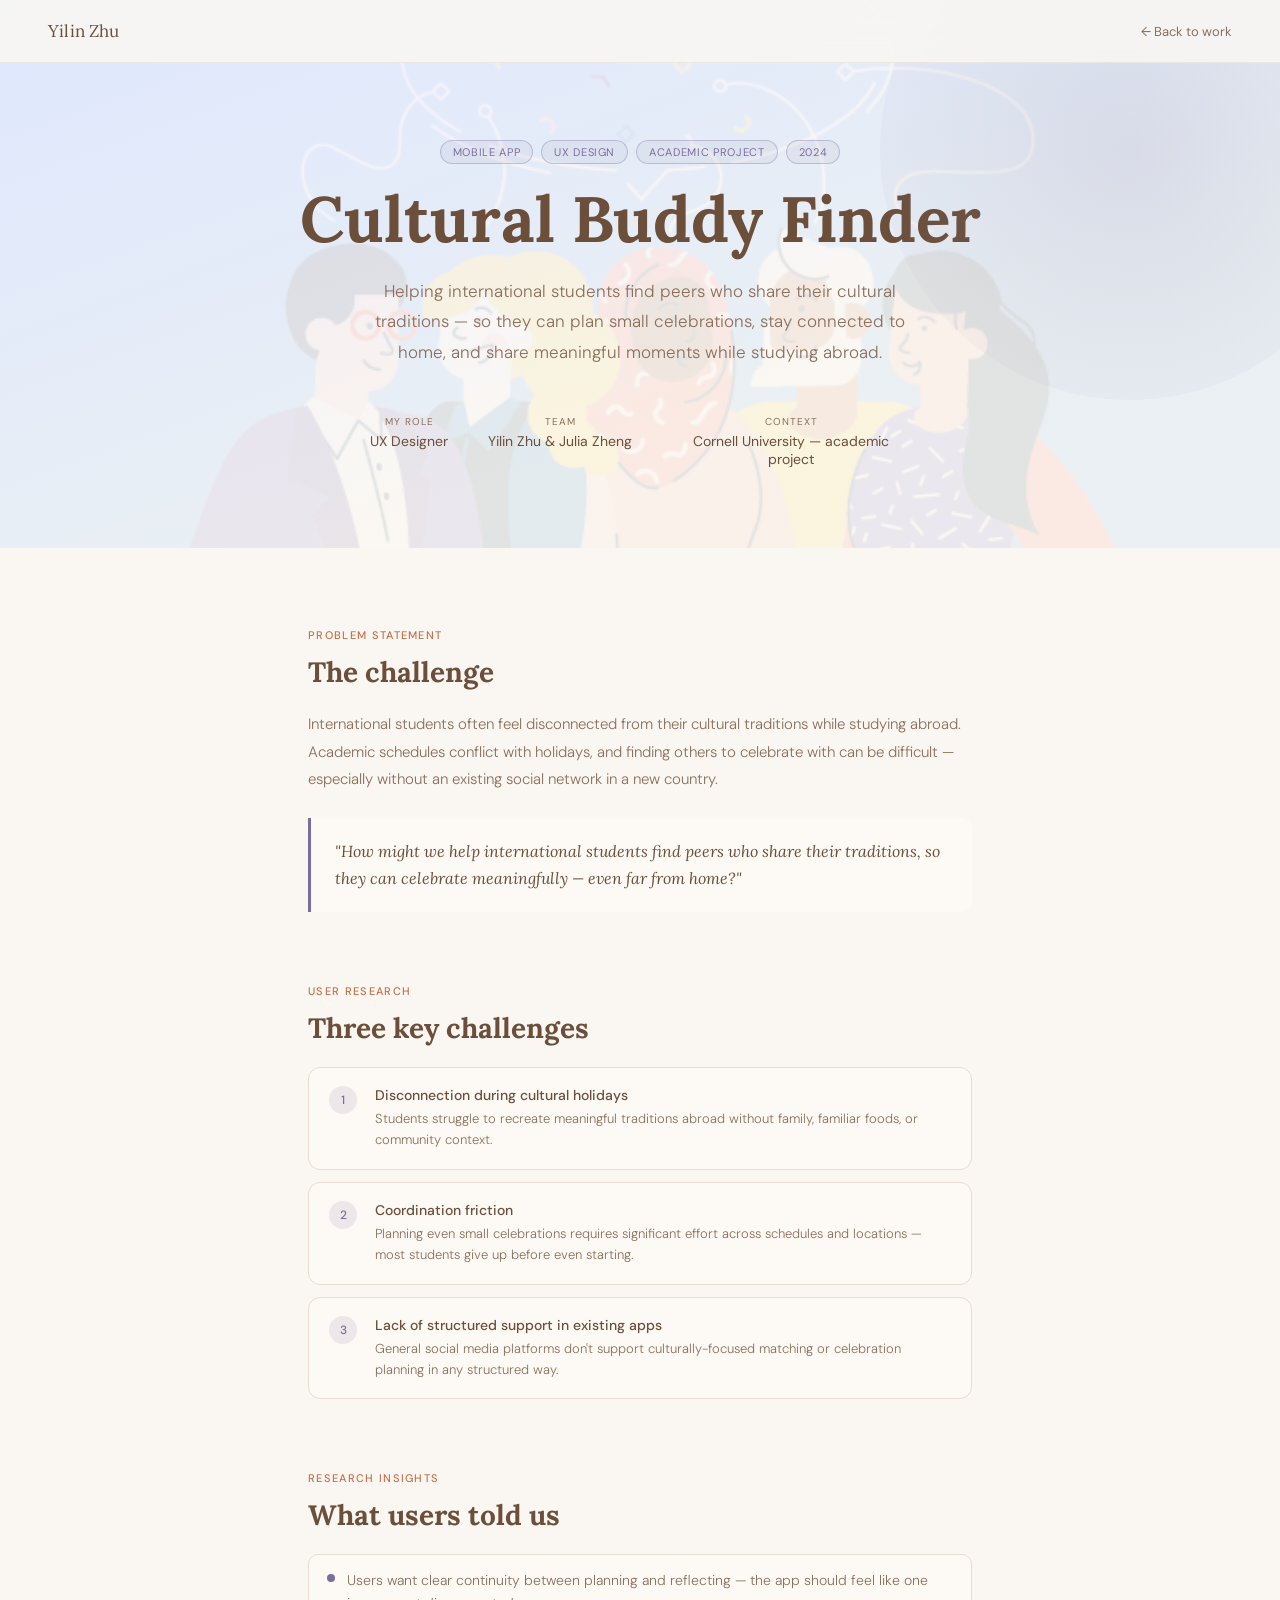
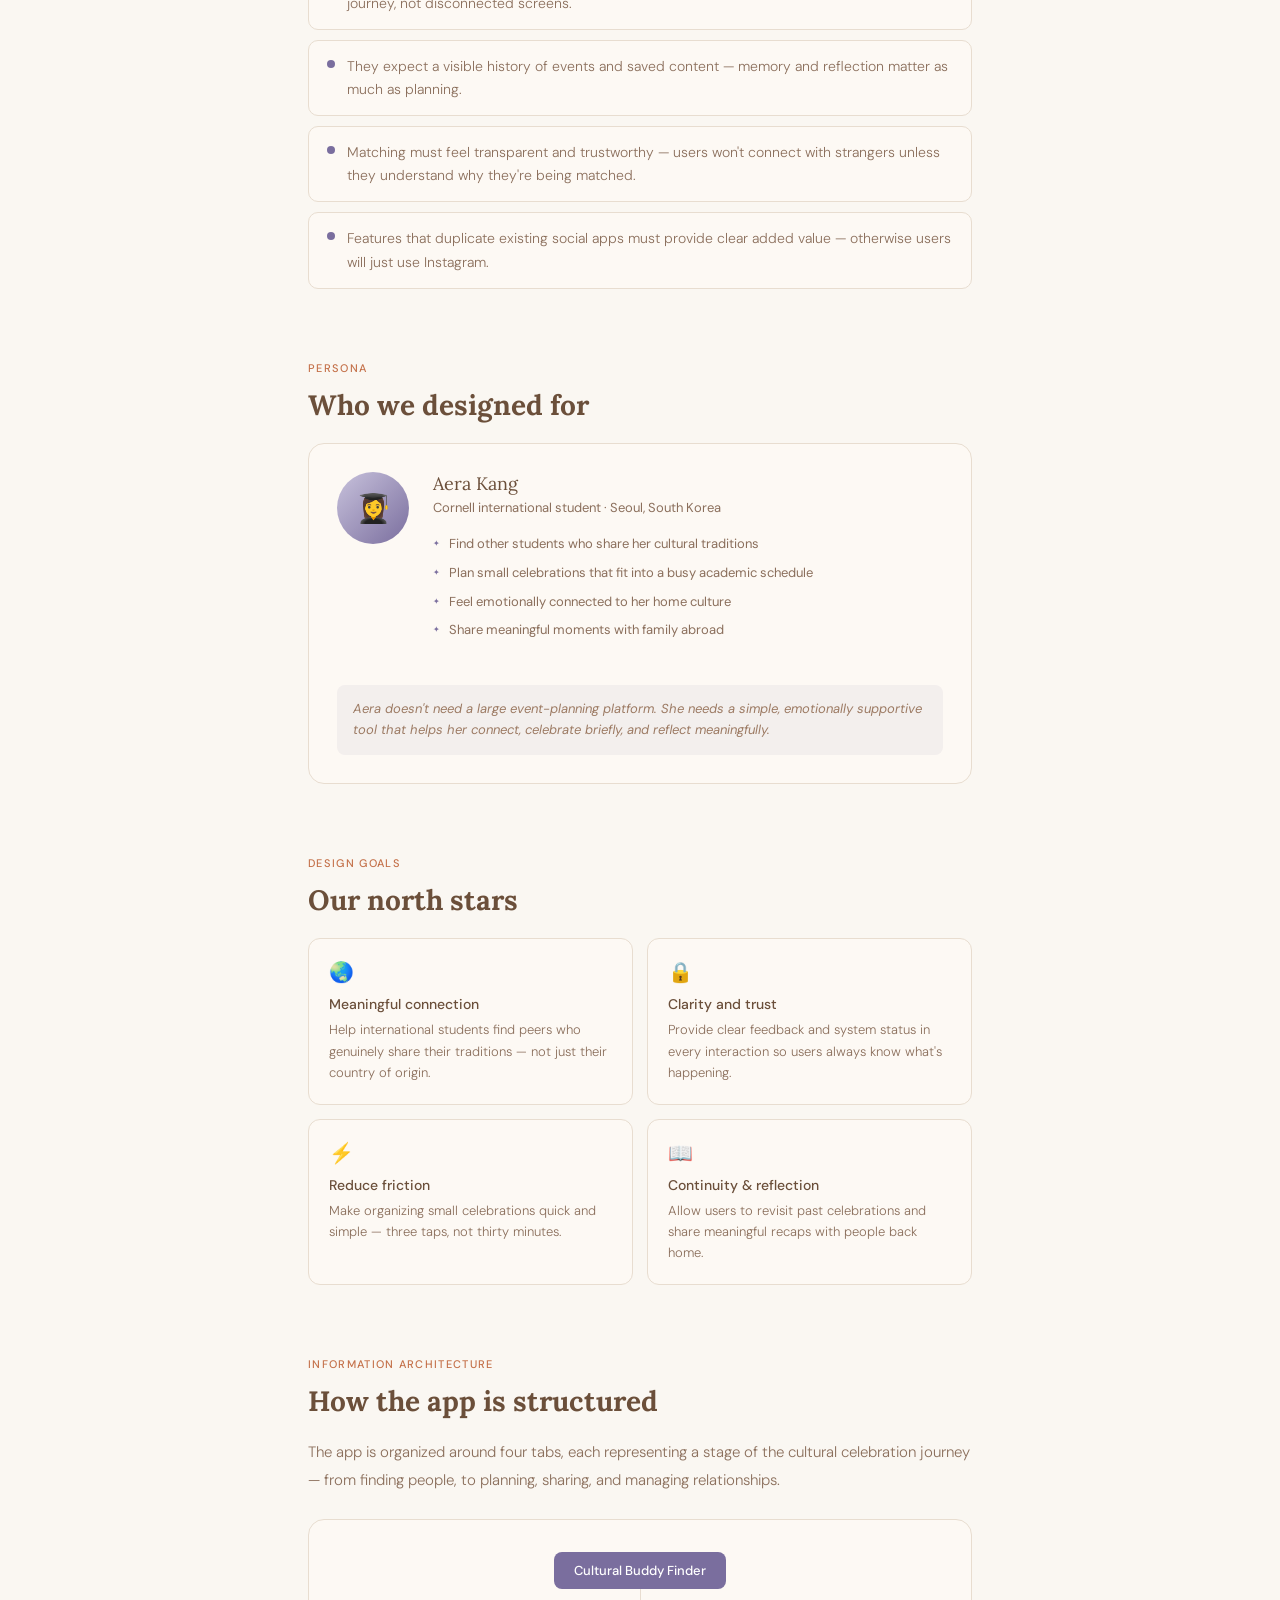
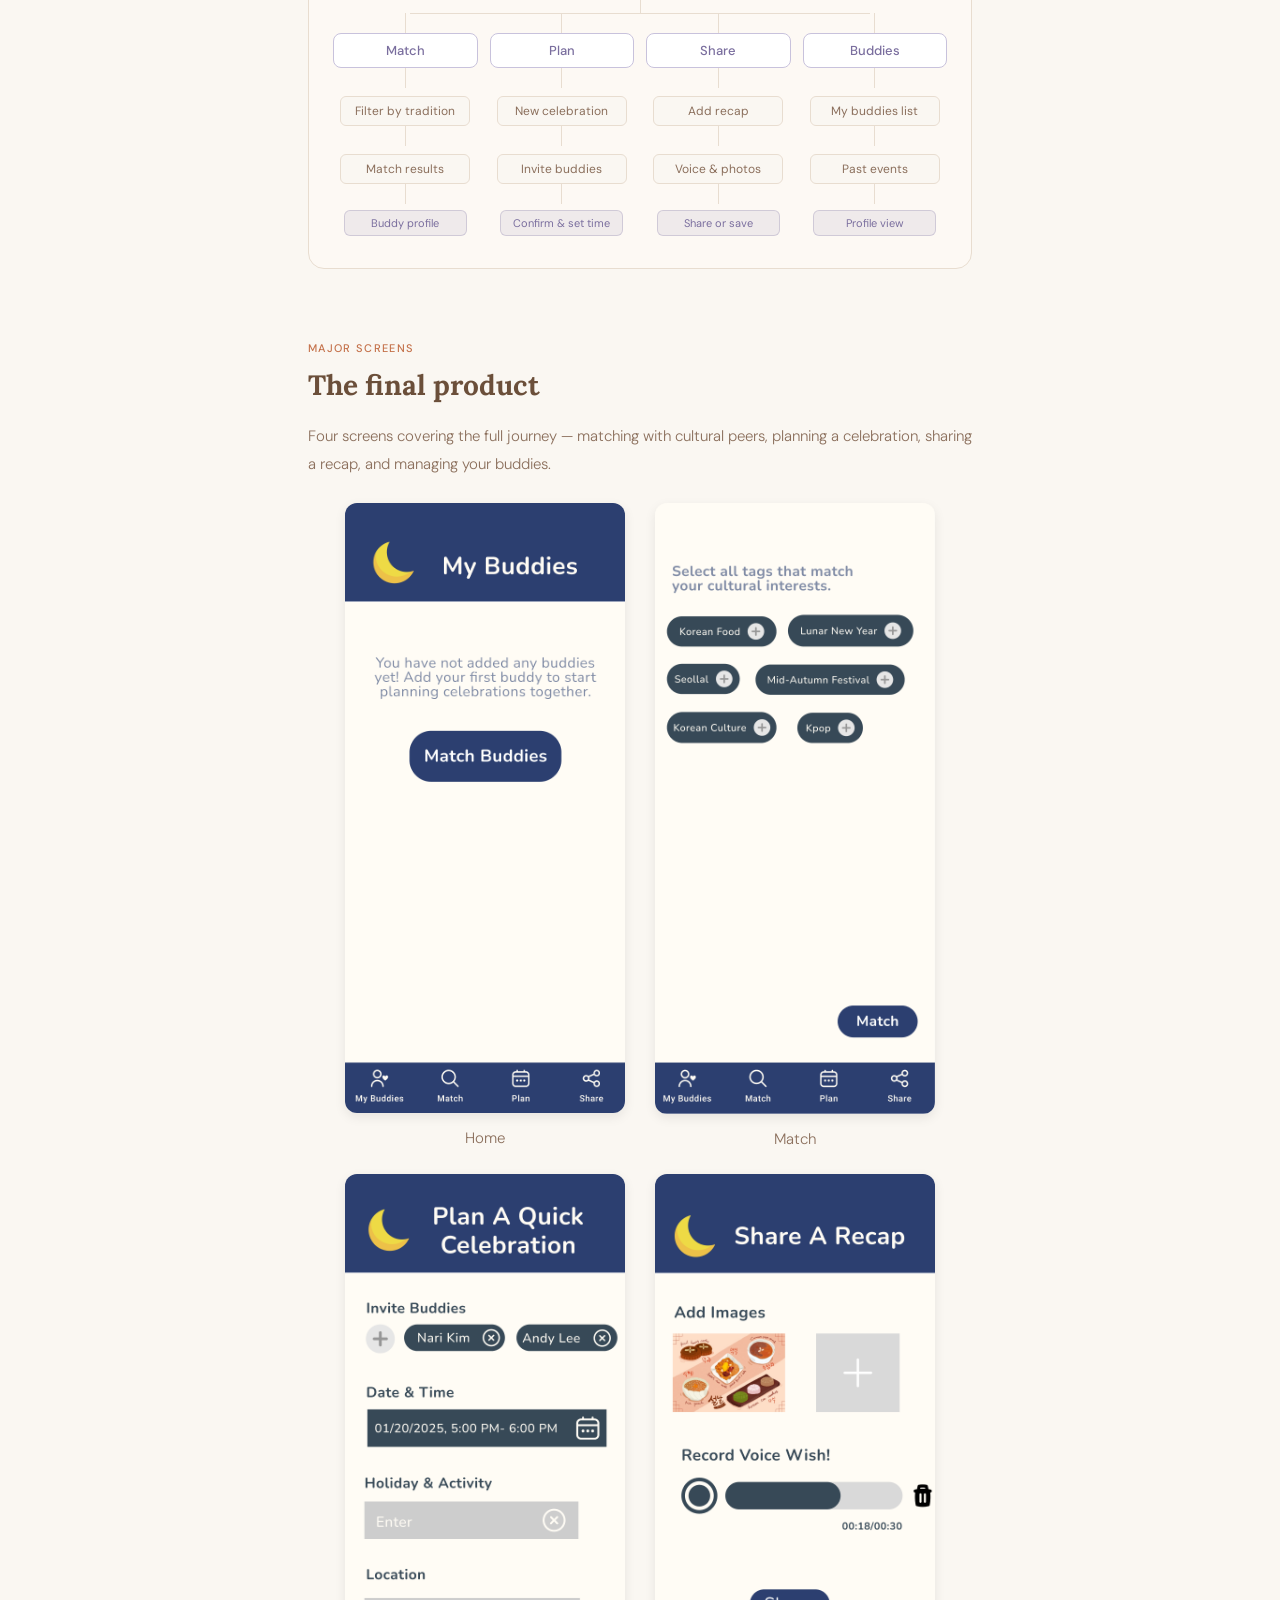
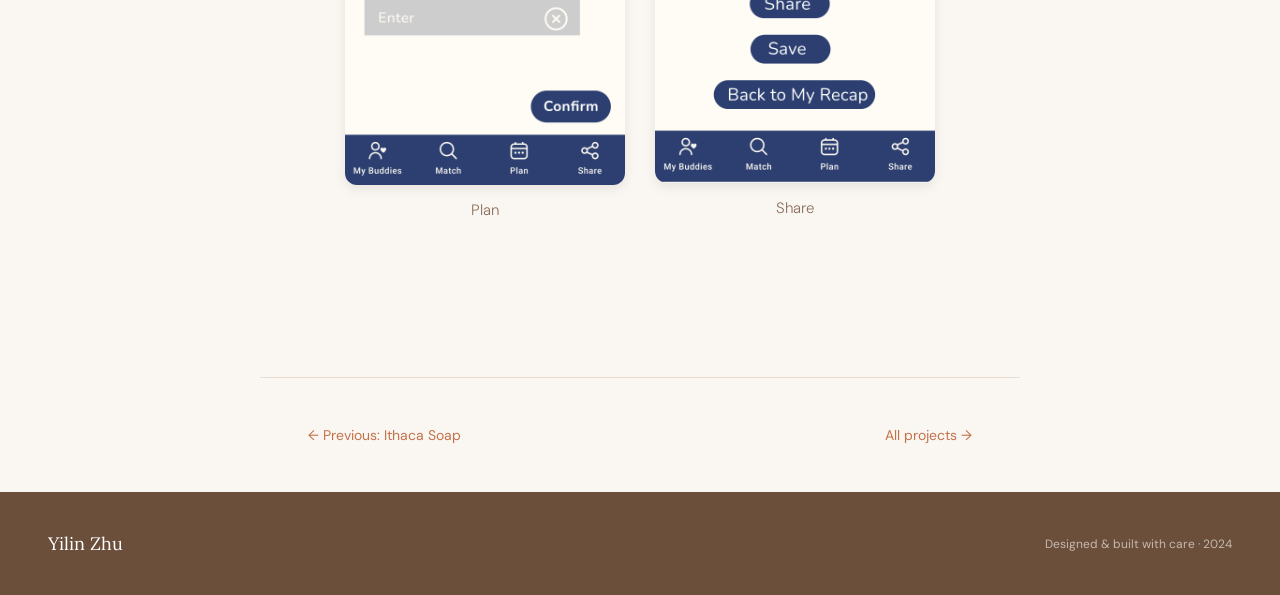
==== commit 4ddf5a3e: "added images and scrrenshots" ====
--- a/cultural-buddy.html
+++ b/cultural-buddy.html
@@ -217,25 +217,24 @@
       <div class="section-label">Major screens</div>
       <h2>The final product</h2>
       <p>Four screens covering the full journey — matching with cultural peers, planning a celebration, sharing a recap, and managing your buddies.</p>
-      <div class="screens-grid">
-        <div class="screen-card">
-          <div class="screen-emoji">🤝</div>
-          <div class="screen-label">Matching</div>
-        </div>
-        <div class="screen-card">
-          <div class="screen-emoji">🗓️</div>
-          <div class="screen-label">Planning</div>
-        </div>
-        <div class="screen-card">
-          <div class="screen-emoji">📸</div>
-          <div class="screen-label">Sharing</div>
-        </div>
-        <div class="screen-card">
-          <div class="screen-emoji">👥</div>
-          <div class="screen-label">Buddies</div>
-        </div>
-      </div>
-      <p style="margin-top: 16px; font-size: 13px; font-style: italic;">Replace these placeholders with screenshots from your Figma prototype.</p>
+      <div class="screenshots-grid">
+        <div class="screenshot-item">
+          <img src="images/culture-buddy.png" alt="Cultural Buddy Finder - Home screen">
+          <p class="screenshot-label">Home</p>
+        </div>
+        <div class="screenshot-item">
+          <img src="images/culture-match.png" alt="Cultural Buddy Finder - Matching screen">
+          <p class="screenshot-label">Match</p>
+        </div>
+        <div class="screenshot-item">
+          <img src="images/culture-plan.png" alt="Cultural Buddy Finder - Planning screen">
+          <p class="screenshot-label">Plan</p>
+        </div>
+        <div class="screenshot-item">
+          <img src="images/culture-share.png" alt="Cultural Buddy Finder - Sharing screen">
+          <p class="screenshot-label">Share</p>
+        </div>
+      </div>
     </div>
 
   </div>
--- a/styles/style.css
+++ b/styles/style.css
@@ -268,7 +268,9 @@
 /* Hero backgrounds for case study pages */
 .hero-soap {
   padding: 140px 48px 80px;
-  background: linear-gradient(160deg, #E8F4ED 0%, var(--cream) 60%);
+  background: linear-gradient(160deg, rgba(232, 244, 237, 0.9) 0%, rgba(250, 247, 242, 0.9) 60%), url('/images/eco-friendly.jpg');
+  background-size: cover;
+  background-position: center;
   text-align: center;
   display: flex;
   flex-direction: column;
@@ -277,7 +279,9 @@
 
 .hero-buddy {
   padding: 140px 48px 80px;
-  background: linear-gradient(160deg, #EEEDFE 0%, var(--cream) 65%);
+  background: linear-gradient(160deg, rgba(238, 237, 254, 0.9) 0%, rgba(250, 247, 242, 0.9) 65%), url('/images/cross-cultural.webp');
+  background-size: cover;
+  background-position: center;
   text-align: center;
   display: flex;
   flex-direction: column;
@@ -432,11 +436,15 @@
 }
 
 .case-thumb-soap {
-  background: linear-gradient(135deg, #E8F4ED 0%, #C8DDD0 100%);
+  background: linear-gradient(135deg, rgba(232, 244, 237, 0.8) 0%, rgba(200, 221, 208, 0.8) 100%), url('/images/eco-friendly.jpg');
+  background-size: cover;
+  background-position: center;
 }
 
 .case-thumb-buddy {
-  background: linear-gradient(135deg, #EEEDFE 0%, #D8D4F4 100%);
+  background: linear-gradient(135deg, rgba(238, 237, 254, 0.8) 0%, rgba(216, 212, 244, 0.8) 100%), url('/images/cross-cultural.webp');
+  background-size: cover;
+  background-position: center;
 }
 
 .case-thumb-decoration {
@@ -1035,6 +1043,38 @@
   font-size: 13px;
   color: var(--brown);
   font-weight: 500;
+}
+
+.screenshots-grid {
+  display: grid;
+  grid-template-columns: repeat(2, 1fr);
+  gap: 20px;
+  margin-top: 24px;
+  max-width: 600px;
+  margin-left: auto;
+  margin-right: auto;
+}
+
+.screenshot-item {
+  display: flex;
+  flex-direction: column;
+  gap: 12px;
+}
+
+.screenshot-item img {
+  width: 100%;
+  height: auto;
+  max-width: 280px;
+  border-radius: 12px;
+  box-shadow: 0 4px 12px rgba(0, 0, 0, 0.08);
+  margin: 0 auto;
+}
+
+.screenshot-label {
+  font-size: 14px;
+  color: var(--brown);
+  font-weight: 500;
+  text-align: center;
 }
 
 /* ==========================================
@@ -1124,6 +1164,7 @@
   .goals-grid { grid-template-columns: 1fr; }
   .persona-card { grid-template-columns: 1fr; }
   .screens-grid { grid-template-columns: 1fr; }
+  .screenshots-grid { grid-template-columns: repeat(2, 1fr); }
   .ia-tabs { grid-template-columns: repeat(2, 1fr); }
   
   .case-nav { padding: 40px 24px; }
